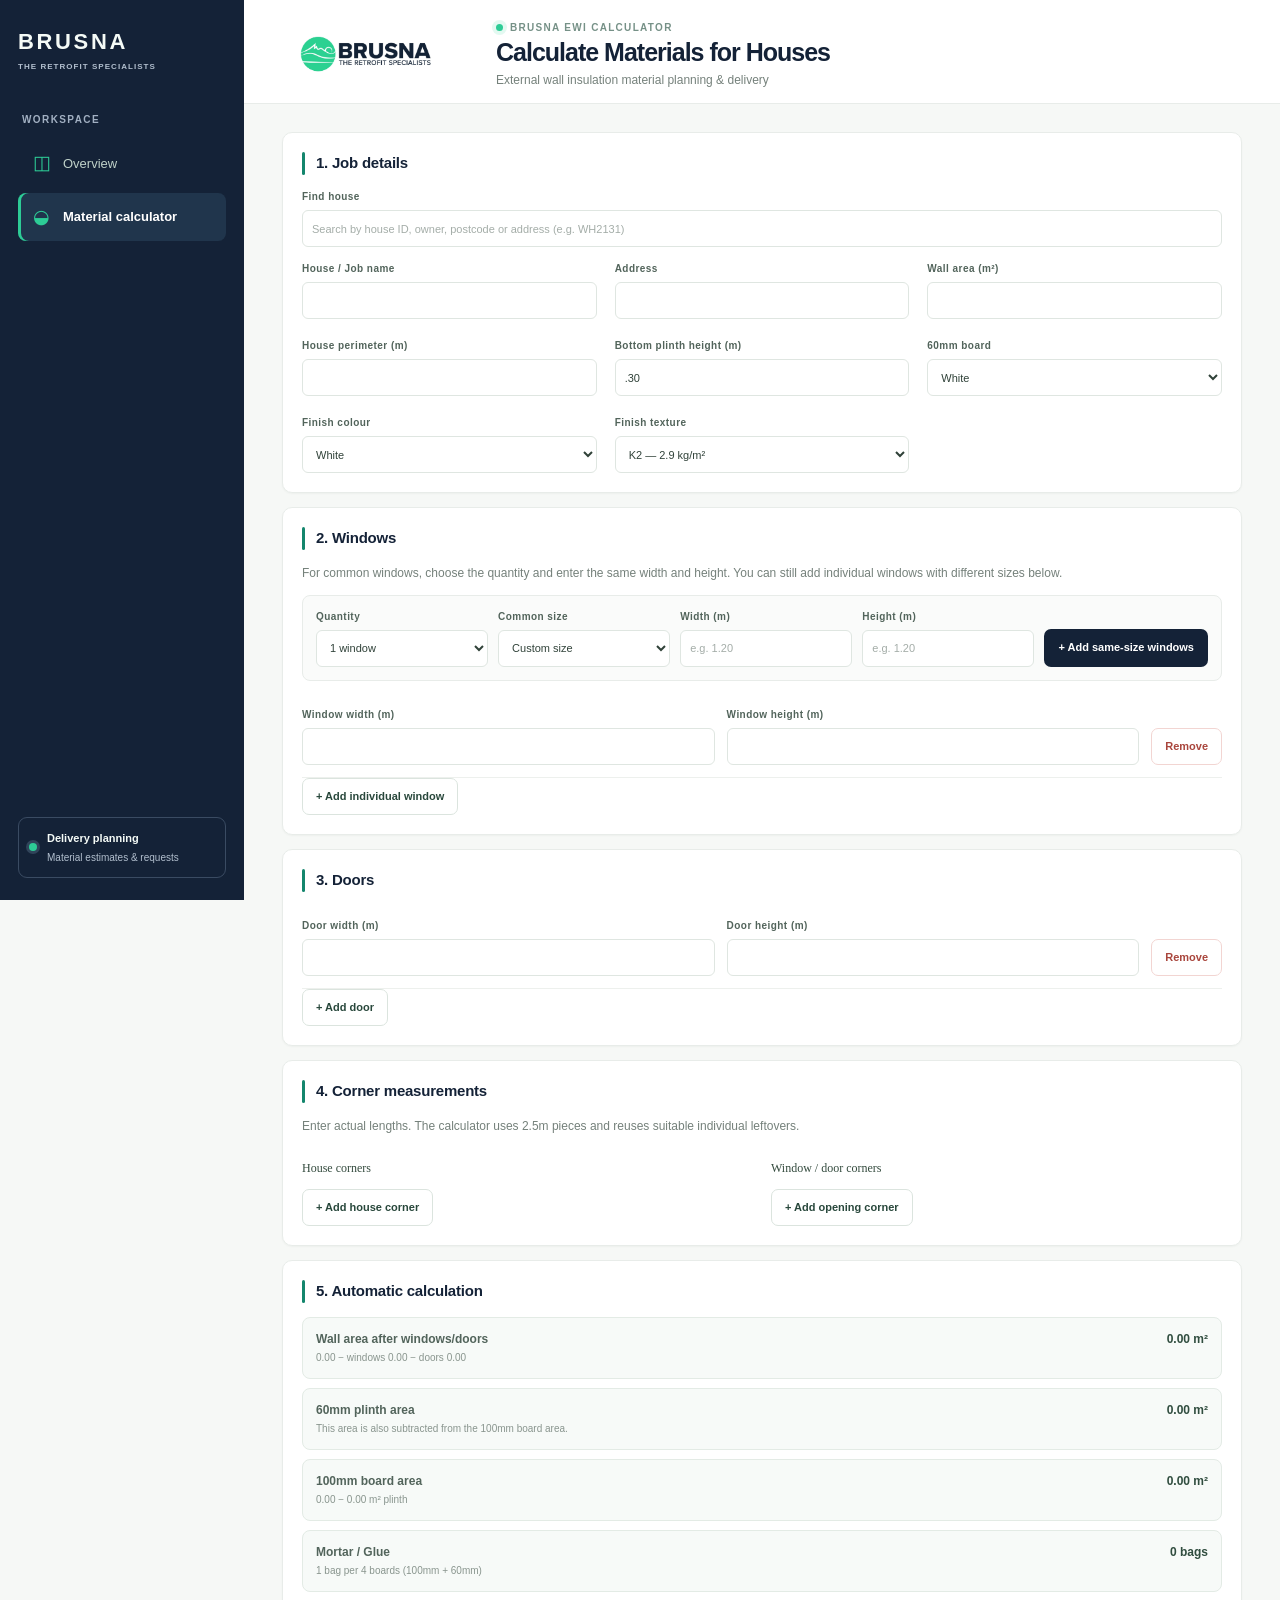
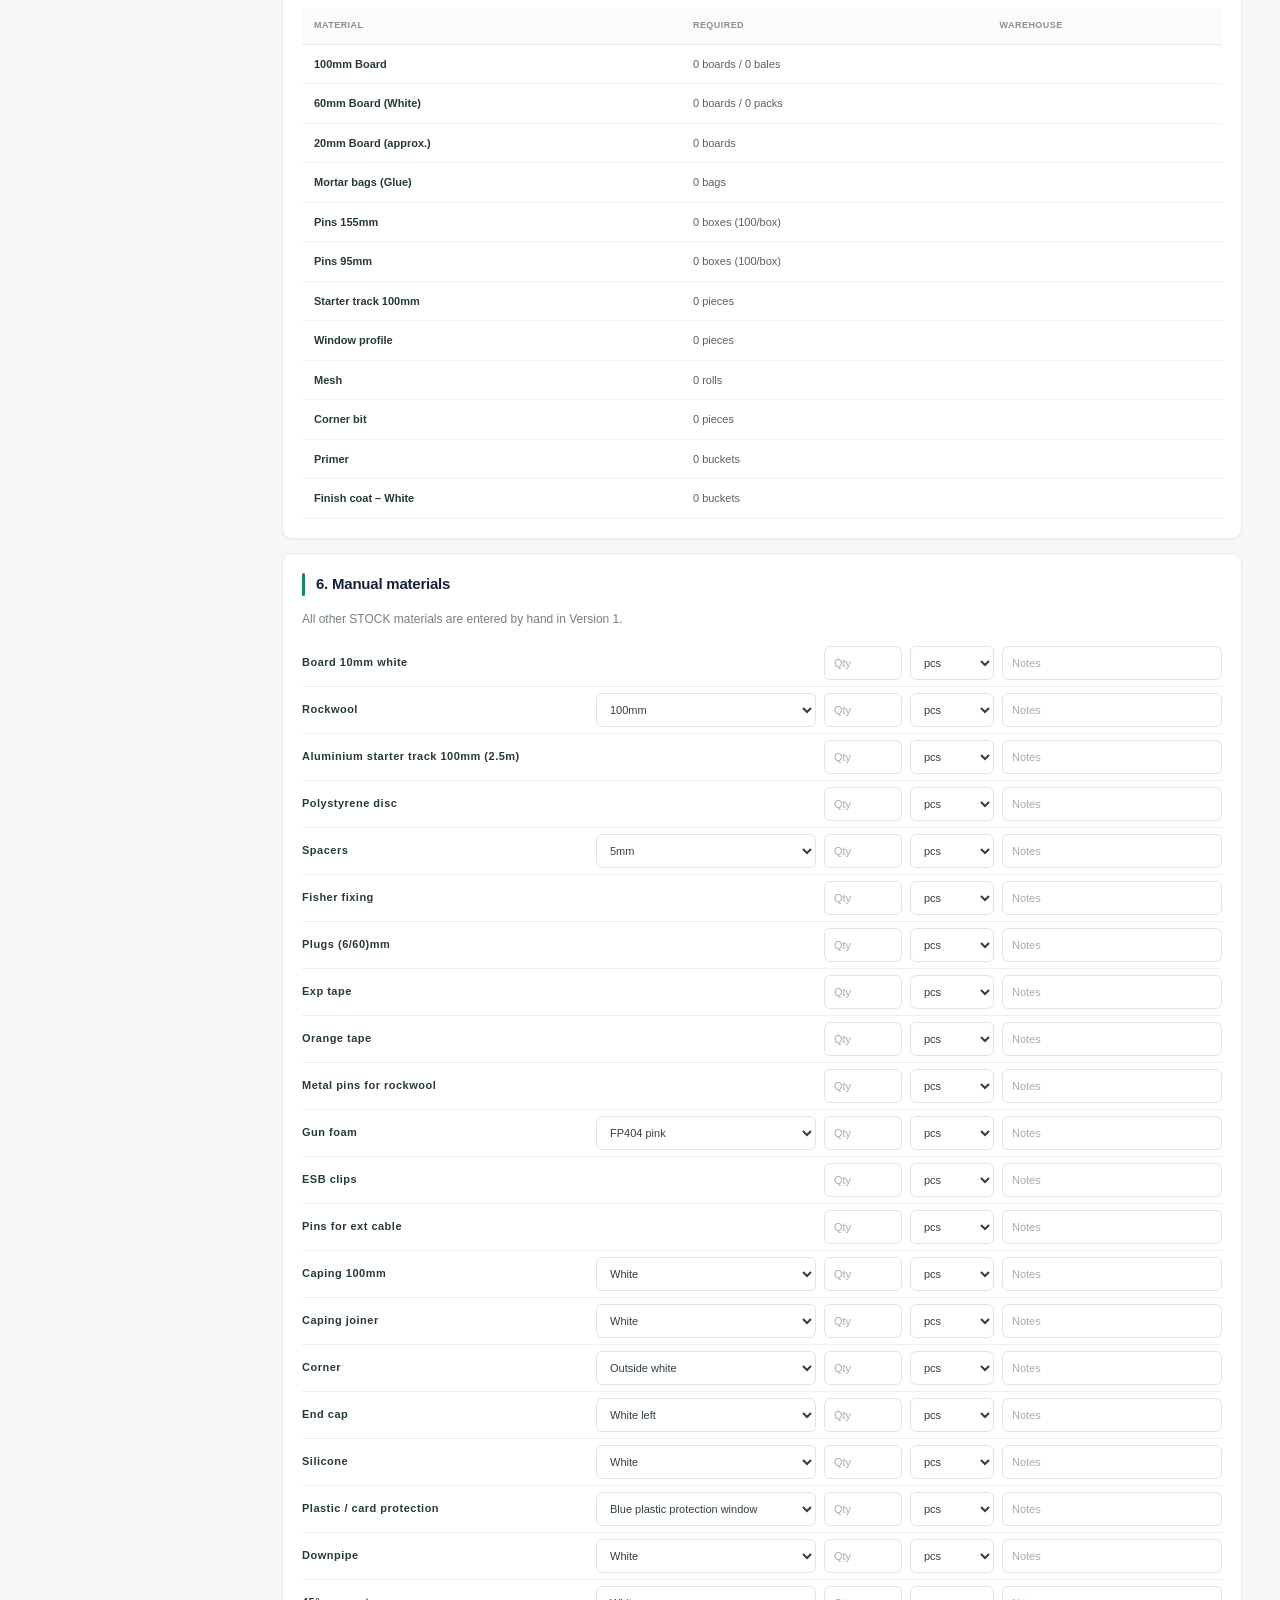
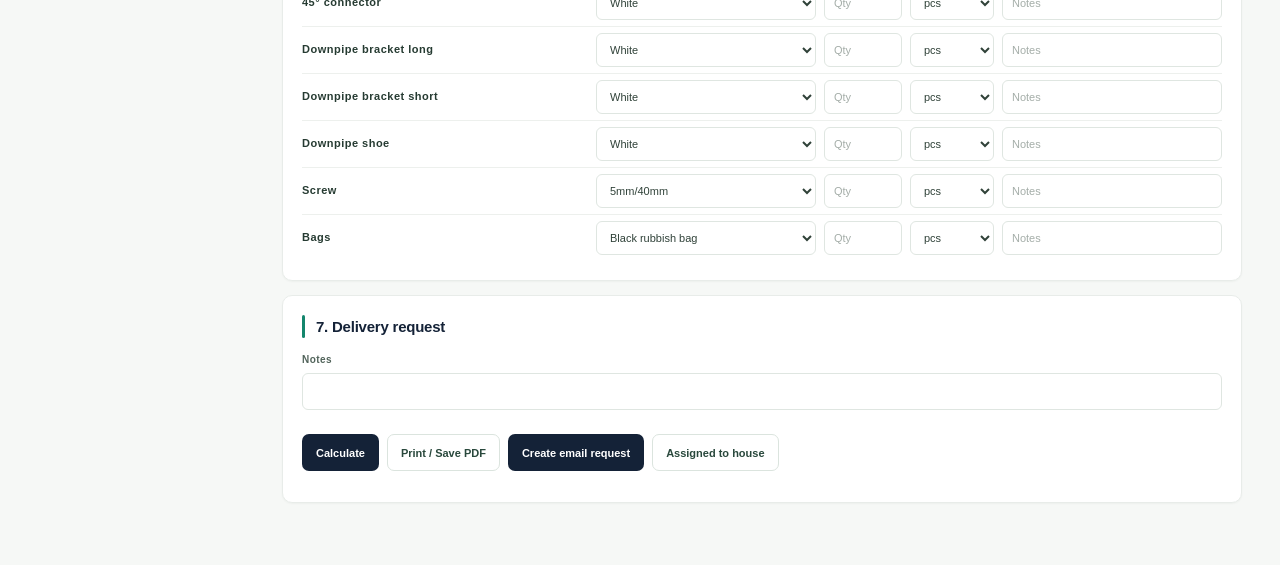
==== Auto_calc.html @ 20150b88 "Add SEAI provided houses flow, calculator integration and UI refinements - provided_houses table, se" ====
<!doctype html>
<html><head><meta charset="utf-8"><meta name="viewport" content="width=device-width,initial-scale=1">
<title>Calculate Materials for Houses</title>
<style>
body{font-family:Arial;margin:0;background:#f1f5f9;color:#17202a}header{background:#1f2937;color:#fff;padding:20px}main{max-width:1050px;margin:20px auto;padding:0 15px}.card{background:#fff;padding:20px;margin:15px 0;border-radius:10px;box-shadow:0 2px 8px #0001}h1,h2{margin-top:0}.grid{display:grid;grid-template-columns:repeat(3,1fr);gap:12px}label{font-size:13px;font-weight:bold;display:block;margin-bottom:4px}input,select{width:100%;padding:9px;border:1px solid #cbd5e1;border-radius:6px;box-sizing:border-box}.row{display:grid;grid-template-columns:1fr 1fr auto;gap:10px;padding:9px 0;border-bottom:1px solid #e5e7eb;align-items:end}button{padding:9px 13px;border:0;border-radius:6px;background:#2563eb;color:white;font-weight:bold;cursor:pointer}.secondary{background:#64748b}.danger{background:#dc2626}.two{display:grid;grid-template-columns:1fr 1fr;gap:20px}.muted{color:#64748b;font-size:13px}.result{background:#f8fafc;border:1px solid #e2e8f0;padding:12px;margin:10px 0;border-radius:7px}.result strong{float:right}table{width:100%;border-collapse:collapse}th,td{text-align:left;padding:8px;border-bottom:1px solid #e5e7eb}.manual{display:grid;grid-template-columns:2fr 1fr 1fr;gap:8px;margin-bottom:7px}.actions{display:flex;gap:8px;flex-wrap:wrap}@media(max-width:750px){.grid,.two{grid-template-columns:1fr}.manual{grid-template-columns:1fr 1fr}.row{grid-template-columns:1fr 1fr}}@media print{header,.no-print{display:none!important}body{background:white}.card{box-shadow:none;border:1px solid #ddd}}

.print-sheet{display:none}
@media print{
  @page{size:A4 portrait;margin:8mm}
  body{background:#fff!important;font-family:Arial,sans-serif;font-size:9px!important}
  body>header,body>main{display:none!important}
  .print-sheet{display:block!important}
  .print-sheet h1{font-size:16px;margin:0 0 5px;border-bottom:2px solid #111;padding-bottom:4px}
  .meta{display:grid;grid-template-columns:1fr 1fr 1fr 1fr;gap:3px 8px;border-bottom:1px solid #777;padding-bottom:5px;margin-bottom:5px}
  .meta div{white-space:nowrap;overflow:hidden}
  .twoTables{display:grid;grid-template-columns:1fr 1fr;gap:8px}
  .print-sheet h2{font-size:10px;margin:3px 0}
  .print-sheet table{width:100%;border-collapse:collapse}
  .print-sheet th,.print-sheet td{border:1px solid #999;padding:2px 3px;text-align:left}
  .print-sheet th{font-weight:bold}
  .footer{margin-top:5px;border-top:1px solid #777;padding-top:4px}
}
/* PDF preparation animation */
#pdfLoading{display:none;position:fixed;inset:0;background:rgba(15,23,42,.72);z-index:9999;align-items:center;justify-content:center}
#pdfLoading.show{display:flex}
.pdf-loader{width:min(460px,90vw);background:#fff;border-radius:16px;padding:22px 24px 20px;box-shadow:0 20px 60px #0006;text-align:center}
.house-animation{position:relative;width:300px;height:190px;margin:0 auto 10px}
.house{position:absolute;left:35px;bottom:18px;width:230px;height:125px}
.house-roof{position:absolute;left:4px;top:-9px;width:222px;height:72px;background:#475569;clip-path:polygon(50% 0,100% 100%,0 100%);z-index:1}
.house-wall{position:absolute;left:25px;top:52px;width:180px;height:120px;border:4px solid #334155;background:#f8fafc;box-sizing:border-box;z-index:2;overflow:hidden}
.boarding{position:absolute;inset:3px;display:grid;grid-template-columns:repeat(5,1fr);grid-template-rows:repeat(3,1fr);gap:2px;z-index:3}
.board{
  background-color:#d9dee5;
  background-image:
    radial-gradient(circle at 22% 50%,#dc2626 0 2.2px,#991b1b 2.5px,#0000 3px),
    radial-gradient(circle at 50% 50%,#dc2626 0 2.2px,#991b1b 2.5px,#0000 3px),
    radial-gradient(circle at 78% 50%,#dc2626 0 2.2px,#991b1b 2.5px,#0000 3px);
  background-repeat:no-repeat;
  border:1px solid #aab4c0;
  box-sizing:border-box;
  opacity:0;
  transform:translateY(7px);
  animation:boardIn .2s ease-out forwards
}
.board:nth-child(1){animation-delay:.12s}.board:nth-child(2){animation-delay:.24s}.board:nth-child(3){animation-delay:.36s}.board:nth-child(4){animation-delay:.48s}.board:nth-child(5){animation-delay:.60s}
.board:nth-child(6){animation-delay:.72s}.board:nth-child(7){animation-delay:.84s}.board:nth-child(8){animation-delay:.96s}.board:nth-child(9){animation-delay:1.08s}.board:nth-child(10){animation-delay:1.20s}
.board:nth-child(11){animation-delay:1.32s}.board:nth-child(12){animation-delay:1.44s}.board:nth-child(13){animation-delay:1.56s}.board:nth-child(14){animation-delay:1.68s}.board:nth-child(15){animation-delay:1.80s}
.window-hole{position:absolute;left:64px;top:36px;width:48px;height:48px;background:#8ed8f7;border:3px solid #334155;box-sizing:border-box;z-index:5}
.window-cross:before,.window-cross:after{content:"";position:absolute;background:#334155;z-index:6}
.window-cross:before{width:2px;height:100%;left:50%;top:0}
.window-cross:after{height:2px;width:100%;left:0;top:50%}
.door-hole{position:absolute;right:18px;bottom:0;width:35px;height:66px;background:#64748b;border:3px solid #334155;box-sizing:border-box;z-index:5}
.pdf-loader h3{margin:4px 0 4px;font-size:18px}.pdf-loader p{margin:0;color:#64748b;font-size:13px}
@keyframes boardIn{to{opacity:1;transform:translateY(0)}}

.brand-header{
  position:relative;
  background:linear-gradient(135deg,#ffffff 0%,#f7fbfa 58%,#eefaf6 100%);
  color:#122033;
  min-height:104px;
  padding:18px 340px;
  border-bottom:1px solid #dbe5e1;
  display:grid;
  grid-template-columns:260px 1fr 190px;
  align-items:center;
  gap:28px;
  box-shadow:0 3px 14px rgba(15,23,42,.08);
  z-index:10;
  overflow:hidden;
}
.brand-header:before{
  content:"";
  position:absolute;
  inset:-90px -40px -120px 25%;
  background-image:url("[data-uri]");
  background-repeat:no-repeat;
  background-position:center;
  background-size:620px auto;
  opacity:.035;
  pointer-events:none;
  filter:saturate(.7);
}
.brand-header:after{
  content:"";
  position:absolute;
  left:34px;right:34px;bottom:0;height:3px;
  background:linear-gradient(90deg,#20c997,#17b890,#0ea77e);
  border-radius:3px 3px 0 0;
}
.header-logo{
  position:relative;
  z-index:1;
  padding-left:10px;
  padding-right:10px;
}
.brand-header img{
  width:230px;
  max-width:100%;
  height:auto;
  display:block;
}
.header-center{
  text-align:center;
  min-width:0;
}
.header-center .eyebrow{
  display:inline-flex;
  align-items:center;
  gap:7px;
  font-size:11px;
  font-weight:800;
  letter-spacing:.14em;
  text-transform:uppercase;
  color:#149b79;
  margin-bottom:3px;
}
.header-center .eyebrow:before{
  content:"";
  width:7px;height:7px;border-radius:50%;
  background:#20c997;
  box-shadow:0 0 0 4px rgba(32,201,151,.13);
}
.app-title{
  border:0;
  padding:0;
  margin:0;
  font-size:24px;
  line-height:1.15;
  font-weight:800;
  letter-spacing:-.02em;
  color:#132238;
}
.header-subtitle{
  margin:4px 0 0;
  color:#64748b;
  font-size:12px;
}

.header-status .dot{
  width:8px;height:8px;border-radius:50%;
  background:#20c997;
  box-shadow:0 0 0 4px rgba(32,201,151,.12);
}
.print-logo{width:185px;height:auto;display:block;margin-bottom:5px}
.window-group{display:grid;grid-template-columns:1fr 1.35fr 1fr 1fr auto;gap:10px;align-items:end;background:#f8fafc;border:1px solid #e2e8f0;border-radius:8px;padding:12px;margin:10px 0 14px}
.window-group button{height:38px;white-space:nowrap}
@media(max-width:850px){.window-group{grid-template-columns:1fr 1fr}.window-group button{width:100%}}
@media(max-width:750px){.brand-header{justify-content:center;min-height:70px}.brand-header img{width:220px}.app-title{position:static;border-left:0;padding-left:0;font-size:15px;margin-top:6px}}
@media print{.brand-header{display:none!important}}


.header-features{
  position:relative;
  z-index:1;
  display:flex;
  align-items:center;
  justify-content:flex-end;
  gap:24px;
}
.feature{
  display:flex;
  flex-direction:column;
  align-items:center;
  justify-content:center;
  text-align:center;
  min-width:68px;
  color:#29435b;
  font-size:11px;
  line-height:1.15;
}
.feature strong{
  font-size:11px;
  color:#17334f;
}
.feature-icon{
  width:44px;
  height:44px;
  margin-bottom:6px;
  border-radius:50%;
  display:flex;
  align-items:center;
  justify-content:center;
  background:#e8f8f2;
  color:#16ad80;
  border:1px solid #ccefe2;
  font-size:23px;
  font-weight:700;
}
@media(max-width:850px){
  .header-features{gap:8px}
  .feature{min-width:54px;font-size:9px}
  .feature strong{font-size:9px}
  .feature-icon{width:34px;height:34px;font-size:18px;margin-bottom:3px}
}

</style><style>
@media(max-width:850px){
  .brand-header{
    grid-template-columns:1fr;
    justify-items:center;
    text-align:center;
    gap:7px;
    padding:14px 16px 16px;
  }
  .brand-header img{width:205px;justify-self:center}
  .header-center{order:2}

  .app-title{font-size:20px}
  .header-subtitle{font-size:11px}
}
</style>
<style>
@media(max-width:850px){
  .brand-header{
    grid-template-columns:1fr;
    justify-items:center;
    text-align:center;
    gap:8px;
    padding:18px 24px 20px;
    min-height:130px;
  }
  .brand-header:before{
    inset:-30px -20px;
    background-size:420px auto;
    background-position:center;
  }
  .brand-header img{width:205px}
  .header-logo{padding:0}
  .header-center{order:2}

  .app-title{font-size:20px}
  .header-subtitle{font-size:11px}
}
</style>
<style>
:root{
  color-scheme:light;
  --ink:#18332f;
  --ink-soft:#48615c;
  --muted:#73827e;
  --line:#dce6e1;
  --paper:#f4f7f4;
  --surface:#ffffff;
  --accent:#14866d;
  --accent-dark:#0d6855;
  --accent-pale:#e7f4ef;
  --shadow:0 12px 32px rgba(29,57,48,.06),0 1px 2px rgba(29,57,48,.04);
}
html{scroll-behavior:smooth}
body{
  font-family:"Aptos","Segoe UI",sans-serif;
  color:var(--ink);
  background:linear-gradient(180deg,#edf4f0 0,#f6f8f5 360px,#f6f8f5 100%);
  line-height:1.5;
}
.brand-header{
  min-height:132px;
  padding:20px clamp(24px,6vw,92px);
  grid-template-columns:minmax(160px,240px) minmax(0,1fr) auto;
  gap:clamp(18px,3vw,44px);
  background:linear-gradient(112deg,#fff 0%,#f8fbf8 55%,#edf7f2 100%);
  border-bottom:1px solid #d5e3dc;
  box-shadow:0 8px 24px rgba(25,58,47,.055);
}
.brand-header:before{opacity:.022;background-size:540px auto}
.brand-header:after{left:clamp(24px,6vw,92px);right:clamp(24px,6vw,92px);height:2px}
.header-logo{padding:0}
.brand-header img{width:205px}
.header-center{text-align:left}
.header-center .eyebrow{color:var(--accent-dark);letter-spacing:.12em}
.app-title{
  font-family:Georgia,"Times New Roman",serif;
  font-size:clamp(25px,2.5vw,34px);
  font-weight:500;
  letter-spacing:0;
  line-height:1.12;
  color:#17352f;
}
.header-subtitle{margin-top:8px;font-size:13px;color:var(--muted)}
.header-features{gap:18px}
.feature{color:var(--ink-soft);font-size:10px}
.feature strong{color:var(--ink);font-size:11px}
.feature-icon{background:var(--accent-pale);color:var(--accent-dark);border-color:#cde6da}
main{max-width:1120px;margin:30px auto 64px;padding:0 24px}
.card{
  margin:16px 0;
  padding:25px 28px;
  border:1px solid rgba(214,226,219,.9);
  border-radius:8px;
  background:var(--surface);
  box-shadow:var(--shadow);
  animation:riseIn .42s ease both;
}
.card:nth-child(2){animation-delay:.035s}
.card:nth-child(3){animation-delay:.07s}
.card:nth-child(4){animation-delay:.105s}
.card:nth-child(5){animation-delay:.14s}
.card:nth-child(6){animation-delay:.175s}
.card:nth-child(7){animation-delay:.21s}
.card h2{
  display:flex;
  align-items:center;
  gap:11px;
  margin:0 0 21px;
  font-family:Georgia,"Times New Roman",serif;
  font-size:22px;
  font-weight:500;
  color:#1b3933;
}
.card h2:before{
  content:"";
  width:3px;
  height:23px;
  border-radius:2px;
  background:var(--accent);
}
.card h3{font-family:Georgia,"Times New Roman",serif;font-size:17px;font-weight:500;color:#29453e}
.grid{grid-template-columns:repeat(3,minmax(0,1fr));gap:19px 18px}
label{margin-bottom:6px;color:#536760;font-size:11px;font-weight:700;letter-spacing:.045em}
input,select{
  min-height:43px;
  padding:10px 12px;
  border:1px solid #d3dfd9;
  border-radius:5px;
  background:#fff;
  color:var(--ink);
  font:inherit;
  font-size:14px;
  transition:border-color .16s ease,box-shadow .16s ease,background .16s ease;
}
input::placeholder{color:#a0ada7}
input:focus,select:focus{outline:none;border-color:#29977d;box-shadow:0 0 0 3px rgba(20,134,109,.13)}
input:disabled{background:#f4f7f5;color:#687b74}
.muted{color:var(--muted);font-size:13px;line-height:1.65}
.window-group{background:#f7faf8;border-color:var(--line);border-radius:6px;padding:16px;gap:12px}
.row{gap:12px;padding:12px 0;border-color:#e8eeeb}
button{
  min-height:42px;
  padding:10px 16px;
  border:1px solid var(--accent-dark);
  border-radius:5px;
  background:var(--accent-dark);
  color:#fff;
  font:inherit;
  font-size:13px;
  font-weight:700;
  transition:transform .16s ease,background .16s ease,box-shadow .16s ease;
}
button:hover{background:#095744;box-shadow:0 5px 12px rgba(13,104,85,.18);transform:translateY(-1px)}
button:focus-visible{outline:3px solid rgba(20,134,109,.3);outline-offset:2px}
button.secondary{background:#fff;color:#34574e;border-color:#c8d8d0}
button.secondary:hover{background:#f0f7f3;box-shadow:0 4px 10px rgba(29,57,48,.08)}
button.danger{background:#fff;color:#a4423a;border-color:#e6c9c5}
button.danger:hover{background:#fff4f2;box-shadow:none}
.two{gap:28px}
.result{padding:15px 17px;margin:10px 0;border:1px solid #dce9e2;border-left:3px solid var(--accent);border-radius:5px;background:#f6faf7;color:#34534a}
.result strong{color:#173d33;font-variant-numeric:tabular-nums}
table{margin-top:16px;font-size:13px}
th,td{padding:11px 12px;border-bottom:1px solid #e6ede9}
th{background:#f2f7f4;color:#496158;font-size:11px;font-weight:700;letter-spacing:.06em;text-transform:uppercase}
td:last-child{font-variant-numeric:tabular-nums}
.manual{grid-template-columns:minmax(0,1.6fr) minmax(80px,.6fr) minmax(90px,.6fr) minmax(0,1fr);gap:13px;margin:0;padding:12px 0;border-bottom:1px solid #e8eeeb}
.manual:last-child{border-bottom:0}
.mstock{display:block;margin-top:2px;font-weight:600}.stk{font-size:10px;font-weight:700;border-radius:5px;padding:2px 6px;display:inline-block}.stk.ok{background:#e0f5ec;color:#1f8a63}.stk.low{background:#f8e9e6;color:#b3503f}.stk.none{background:#eef1ef;color:#8a948f;font-weight:500}
.manual input,.manual select{min-height:39px}
.actions{gap:10px}
#notes{max-width:100%}
main>section:last-child{background:linear-gradient(115deg,#f3f9f5,#fff);border-color:#cfe2d8}
@keyframes riseIn{from{opacity:0;transform:translateY(7px)}to{opacity:1;transform:translateY(0)}}
@media(max-width:850px){
  .brand-header{grid-template-columns:1fr;justify-items:center;text-align:center;gap:10px;padding:18px 24px 21px}
  .header-center{text-align:center;order:2}
  .brand-header img{width:190px}
  .header-features{justify-content:center;gap:22px}
  .feature{min-width:60px;font-size:10px}
  .feature strong{font-size:11px}
  .feature-icon{width:38px;height:38px;font-size:20px}
  .brand-header:after{left:24px;right:24px}
}
@media(max-width:650px){
  main{margin:18px auto 42px;padding:0 14px}
  .card{padding:20px 17px;margin:12px 0}
  .card h2{font-size:20px;margin-bottom:17px}
  .grid,.two{grid-template-columns:1fr;gap:15px}
  .window-group{grid-template-columns:1fr 1fr;padding:12px}
  .window-group button{grid-column:1/-1}
  .row{grid-template-columns:minmax(0,1fr) minmax(0,1fr) auto;gap:8px}
  .row button{grid-column:1/-1;width:100%}
  .manual{grid-template-columns:minmax(0,1fr) minmax(90px,.65fr);gap:9px}
  .manual>div:last-child{grid-column:1/-1}
  .actions button{flex:1 1 100%}
  table{font-size:12px}
  th,td{padding:9px 8px}
}
@media(prefers-reduced-motion:reduce){
  *,*::before,*::after{scroll-behavior:auto!important;animation-duration:.01ms!important;animation-iteration-count:1!important;transition-duration:.01ms!important}
}
</style>
<style>
:root{
  color-scheme:light;
  --tracker-ink:#142237;
  --tracker-muted:#75817b;
  --tracker-line:#e8ece9;
  --tracker-paper:#fff;
  --tracker-canvas:#f6f8f6;
  --tracker-mint:#2dcc96;
  --tracker-green:#315a45;
  font-family:"DM Sans",-apple-system,BlinkMacSystemFont,"Segoe UI",sans-serif;
  font-synthesis:none;
  text-rendering:optimizeLegibility;
}
*{box-sizing:border-box}
body{
  min-width:320px;
  color:var(--tracker-ink);
  background:var(--tracker-canvas);
  line-height:1.5;
}
.calculator-sidebar{
  position:fixed;
  z-index:20;
  inset:0 auto 0 0;
  display:flex;
  width:244px;
  flex-direction:column;
  overflow:hidden;
  padding:25px 18px 22px;
  background:var(--tracker-ink);
  color:#f5fbf7;
}
.calculator-brand{
  display:flex;
  flex-direction:column;
  margin:0 0 39px;
  color:inherit;
  text-decoration:none;
}
.calculator-brand strong{font-size:22px;font-weight:800;letter-spacing:.12em}
.calculator-brand small{margin-top:3px;color:#b2bfce;font-size:8px;font-weight:700;letter-spacing:.13em}
.calculator-workspace-label{
  margin:0 0 12px 4px;
  color:#a2b0c2;
  font-size:10px;
  font-weight:700;
  letter-spacing:.14em;
}
.calculator-nav{display:grid;gap:5px}
.calculator-nav-item{
  display:flex;
  min-height:43px;
  align-items:center;
  gap:13px;
  border-radius:8px;
  padding:10px 15px;
  color:#c0d2c9;
  font-size:13px;
  text-decoration:none;
  transition:background .15s ease,color .15s ease;
}
.calculator-nav-item:hover{background:#22354d;color:#fff}
.calculator-nav-item.active{
  background:#20354c;
  color:#fff;
  font-weight:600;
  box-shadow:inset 3px 0 var(--tracker-mint);
}
.calculator-nav-icon{width:17px;color:var(--tracker-mint);font-size:19px;text-align:center}
.calculator-sidebar-bottom{margin-top:auto}
.calculator-sidebar-note{
  display:flex;
  align-items:center;
  gap:10px;
  border:1px solid #3a4b62;
  border-radius:9px;
  padding:12px 10px;
}
.calculator-sidebar-note strong,.calculator-sidebar-note small{display:block}
.calculator-sidebar-note strong{font-size:11px}
.calculator-sidebar-note small{margin-top:4px;color:#b2bfce;font-size:10px}
.calculator-sidebar-dot{
  width:8px;
  height:8px;
  flex:0 0 auto;
  border-radius:50%;
  background:var(--tracker-mint);
  box-shadow:0 0 0 3px #30445a;
}
body>header.brand-header{
  min-height:96px;
  grid-template-columns:190px minmax(0,1fr);
  gap:24px;
  margin-left:244px;
  border-bottom:1px solid var(--tracker-line);
  padding:14px 38px;
  background:#fff;
  box-shadow:none;
}
.brand-header:before,.brand-header:after,.header-features{display:none}
.brand-header .header-logo{padding:0}
.brand-header img{width:165px}
.brand-header .header-center{text-align:left}
.brand-header .header-center .eyebrow{color:#769187;font-size:10px;letter-spacing:.13em}
.brand-header .header-center .eyebrow:before{width:7px;height:7px;background:var(--tracker-mint);box-shadow:0 0 0 4px #2dcc9621}
.brand-header .app-title{color:var(--tracker-ink);font:700 25px Manrope,sans-serif;letter-spacing:-.04em}
.brand-header .header-subtitle{margin-top:4px;color:var(--tracker-muted);font-size:12px}
body>main.calculator-main{
  width:auto;
  max-width:none;
  min-height:calc(100vh - 96px);
  margin:0 0 0 244px;
  padding:28px 38px 48px;
}
.calculator-main .card{
  margin:0 0 14px;
  border:1px solid var(--tracker-line);
  border-radius:10px;
  padding:19px;
  background:var(--tracker-paper);
  box-shadow:0 1px 2px #1a31240a;
}
.calculator-main .card h2{
  margin:0 0 14px;
  color:var(--tracker-ink);
  font-family:Manrope,sans-serif;
  font-size:15px;
  font-weight:700;
  letter-spacing:-.015em;
}
.calculator-main .card h3{color:#344b3e;font-size:12px}
.calculator-main .muted{color:var(--tracker-muted);font-size:12px;line-height:1.55}
.calculator-main label{
  margin-bottom:6px;
  color:#52645b;
  font-size:10px;
  font-weight:600;
}
.calculator-main input,.calculator-main select{
  min-height:37px;
  border:1px solid #dfe6e1;
  border-radius:6px;
  padding:8px 9px;
  background:#fff;
  color:#304239;
  font:400 11px "DM Sans",-apple-system,BlinkMacSystemFont,"Segoe UI",sans-serif;
  outline:0;
  transition:border-color .15s ease,box-shadow .15s ease;
}
.calculator-main input:focus,.calculator-main select:focus{
  border-color:#81ae94;
  box-shadow:0 0 0 3px #e8f2ec;
}
.calculator-main input::placeholder{color:#a4ada8}
.calculator-main button{
  min-height:37px;
  border:1px solid transparent;
  border-radius:7px;
  padding:0 13px;
  background:var(--tracker-ink);
  color:#fff;
  font-size:11px;
  font-weight:600;
  transition:background .15s ease,border-color .15s ease,transform .15s ease;
}
.calculator-main button:hover{background:#263a53}
.calculator-main button:active{transform:translateY(1px)}
.calculator-main button.secondary{
  border-color:#dbe4de;
  background:#fff;
  color:#29483c;
}
.calculator-main button.secondary:hover{border-color:#b9ccc0;background:#f7faf8}
.calculator-main button.danger{border-color:#f2d5d2;background:#fff;color:#a9463d}
.calculator-main button.danger:hover{border-color:#e6b8b3;background:#fff5f4}
.calculator-main .window-group{
  grid-template-columns:repeat(4,minmax(0,1fr)) auto;
  gap:10px;
  border:1px solid var(--tracker-line);
  border-radius:8px;
  padding:13px;
  background:#fafbfa;
}
.calculator-main .window-group button{white-space:normal}
.calculator-main .row{border-color:#edf0ed}
.calculator-main .two{gap:18px}
.calculator-main .result{
  margin:9px 0;
  border:1px solid #e3ebe5;
  border-radius:8px;
  padding:12px 13px;
  background:#f7faf8;
  color:#52645b;
  font-size:12px;
}
.calculator-main .result strong{color:#304d3f}
.calculator-main .result small{color:#89958e;font-size:10px}
.calculator-main table{font-size:11px}
.calculator-main th{
  background:#fafbfa;
  color:#87928c;
  font-size:9px;
  letter-spacing:.05em;
}
.calculator-main td{border-color:#f0f2f0;color:#55635d}
.calculator-main td:first-child{color:#263b32;font-weight:600}
.calculator-main .manual{
  grid-template-columns:minmax(0,1.3fr) minmax(0,1fr) 78px 84px minmax(0,1fr);
  align-items:center;
  gap:8px;
  padding:6px 0;
  border-color:#edf0ed;
}
.calculator-main .manual label{margin:0;font-size:11px;color:#263b32}
.calculator-main .manual input,.calculator-main .manual select{min-height:34px}
.calculator-main>section:last-child{
  border-color:var(--tracker-line);
  background:var(--tracker-paper);
}
.calculator-main .actions{gap:8px}
.house-picker{margin-bottom:14px}
.house-search-wrap{position:relative}
.house-results{position:absolute;z-index:30;top:calc(100% + 4px);left:0;right:0;max-height:300px;overflow-y:auto;border:1px solid #dfe7e1;border-radius:8px;background:#fff;box-shadow:0 10px 24px #1a31241c}
.calculator-main .house-results button{display:flex;width:100%;min-height:0;justify-content:space-between;align-items:center;gap:12px;border:0;border-bottom:1px solid #f0f2f0;border-radius:0;padding:9px 11px;background:#fff;color:#304239;text-align:left}
.calculator-main .house-results button:last-child{border-bottom:0}
.calculator-main .house-results button:hover,.calculator-main .house-results button:focus,.calculator-main .house-results button.active{outline:0;background:#f1f7f3}
.house-results strong{font-size:11px}
.house-results small{display:block;margin-top:2px;color:#85938a;font-size:10px}
.house-results .meta-right{flex:0 0 auto;text-align:right;color:#52645b;font-size:10px}
.house-results .empty{padding:12px;color:#85938a;font-size:11px}
.house-chip{display:flex;flex-wrap:wrap;gap:6px;margin-top:9px}
.house-chip[hidden],.house-results[hidden]{display:none}
.house-chip span{border-radius:6px;padding:5px 8px;background:#e7f0e9;color:#536d5b;font-size:10px}
.house-chip b{color:#2d5940}
.house-chip button{min-height:0;padding:4px 9px;font-size:10px}
@media(max-width:1000px){
  body>header.brand-header{grid-template-columns:150px minmax(0,1fr);gap:18px;padding-right:24px;padding-left:24px}
  .brand-header img{width:145px}
  body>main.calculator-main{padding-right:24px;padding-left:24px}
  .calculator-main .window-group{grid-template-columns:repeat(2,minmax(0,1fr))}
  .calculator-main .window-group button{grid-column:1/-1}
}
@media(max-width:800px){
  .calculator-sidebar{width:68px;align-items:center;padding:18px 8px}
  .calculator-brand{width:47px;height:38px;align-items:center;justify-content:center;margin:0 0 28px;border:1px solid #3a4b62;border-radius:8px}
  .calculator-brand strong{font-size:14px;letter-spacing:0}
  .calculator-brand small,.calculator-workspace-label,.calculator-nav-item>span:last-child,.calculator-sidebar-note>span:last-child{display:none}
  .calculator-nav{width:100%}
  .calculator-nav-item{width:47px;justify-content:center;padding:0}
  .calculator-nav-item.active{box-shadow:inset 0 -3px var(--tracker-mint)}
  .calculator-nav-icon{font-size:19px}
  .calculator-sidebar-note{justify-content:center;border:0;padding:8px 0}
  body>header.brand-header{margin-left:68px}
  body>main.calculator-main{margin-left:68px;padding-right:18px;padding-left:18px}
}
@media(max-width:650px){
  .calculator-sidebar{inset:auto 0 0;width:100%;height:61px;flex-direction:row;justify-content:center;padding:6px 10px}
  .calculator-brand,.calculator-sidebar-bottom,.calculator-workspace-label{display:none}
  .calculator-nav{display:flex;width:min(400px,100%);justify-content:space-around;gap:0}
  .calculator-nav-item{width:50%;height:48px;min-height:48px;flex-direction:column;gap:2px;border-radius:7px;padding:4px 1px;font-size:8px}
  .calculator-nav-item>span:last-child{display:inline}
  .calculator-nav-item.active{box-shadow:inset 0 -2px var(--tracker-mint)}
  .calculator-nav-icon{font-size:17px;line-height:1}
  body>header.brand-header{
    min-height:0;
    grid-template-columns:90px minmax(0,1fr);
    gap:13px;
    margin:0;
    padding:15px 16px;
    text-align:left;
  }
  .brand-header img{width:88px}
  .brand-header .header-center{text-align:left}
  .brand-header .header-center .eyebrow{font-size:8px}
  .brand-header .app-title{font-size:17px}
  .brand-header .header-subtitle{font-size:10px}
  body>main.calculator-main{min-height:calc(100vh - 61px);margin:0;padding:18px 14px 82px}
  .calculator-main .card{margin-bottom:12px;padding:16px 14px}
  .calculator-main .card h2{font-size:14px}
  .calculator-main .grid,.calculator-main .two{grid-template-columns:1fr;gap:13px}
  .calculator-main .row{grid-template-columns:minmax(0,1fr) minmax(0,1fr) auto;gap:8px}
  .calculator-main .row button{grid-column:1/-1;width:100%}
  .calculator-main .manual{grid-template-columns:minmax(0,1fr) 84px;gap:6px;padding:9px 0}
  .calculator-main .manual>label,.calculator-main .manual>.mv,.calculator-main .manual>.mn{grid-column:1/-1}
  .calculator-main .manual>.mq{grid-column:1}
  .calculator-main .actions button{flex:1 1 100%}
}
@media print{
  .calculator-sidebar{display:none!important}
  body>header.brand-header,body>main.calculator-main{display:none!important}
}
</style>
</head><body>
<aside class="calculator-sidebar">
  <a class="calculator-brand" href="/" aria-label="BRUSNA Material Tracker home">
    <strong>BRUSNA</strong>
    <small>THE RETROFIT SPECIALISTS</small>
  </a>
  <div class="calculator-workspace-label">WORKSPACE</div>
  <nav class="calculator-nav" aria-label="Main navigation">
    <a class="calculator-nav-item" href="/"><span class="calculator-nav-icon">◫</span><span>Overview</span></a>
    <a class="calculator-nav-item active" href="#calculator" aria-current="page"><span class="calculator-nav-icon">◒</span><span>Material calculator</span></a>
  </nav>
  <div class="calculator-sidebar-bottom">
    <div class="calculator-sidebar-note"><span class="calculator-sidebar-dot"></span><span><strong>Delivery planning</strong><small>Material estimates &amp; requests</small></span></div>
  </div>
</aside>
<div id="printSheet" class="print-sheet">
  <img class="print-logo" src="[data-uri]" alt="Brusna">
  <h1>DELIVERY MATERIALS SHEET</h1>
  <div class="meta">
    <div><b>Job:</b> <span id="pJob">—</span></div>
    <div><b>Address:</b> <span id="pAddress">—</span></div>
    <div><b>Wall:</b> <span id="pWall">—</span></div>
    <div><b>Perimeter:</b> <span id="pPer">—</span></div>
    <div><b>Plinth:</b> <span id="pPlinth">—</span></div>
    <div><b>60mm:</b> <span id="p60">—</span></div>
    <div><b>Finish:</b> <span id="pFinish">—</span></div>
    <div><b>Texture:</b> <span id="pTexture">—</span></div>
  </div>
  <div class="twoTables">
    <div>
      <h2>AUTOMATIC MATERIALS</h2>
      <table><thead><tr><th>Material</th><th>Required</th></tr></thead><tbody id="pAuto"></tbody></table>
    </div>
    <div>
      <h2>MANUAL MATERIALS</h2>
      <table><thead><tr><th>Material</th><th>Quantity</th></tr></thead><tbody id="pManual"></tbody></table>
    </div>
  </div>
  <div class="footer"><b>Notes:</b> <span id="pNotes"></span></div>
</div>

<div id="pdfLoading">
  <div class="pdf-loader">
    <div class="house-animation">
      <div class="house">
        <div class="house-roof"></div>
        <div class="house-wall">
          <div class="boarding">
            <span class="board"></span><span class="board"></span><span class="board"></span><span class="board"></span><span class="board"></span>
            <span class="board"></span><span class="board"></span><span class="board"></span><span class="board"></span><span class="board"></span>
            <span class="board"></span><span class="board"></span><span class="board"></span><span class="board"></span><span class="board"></span>
          </div>
          <div class="window-hole window-cross"></div>
          <div class="door-hole"></div>
        </div>
      </div>
    </div>
    <h3>Preparing PDF…</h3>
    <p>Boarding and fixing the house • 3 pins per board</p>
  </div>
</div>
<header class="brand-header">
  <div class="header-logo"><img src="[data-uri]" alt="Brusna – The Retrofit Specialists"></div>
  <div class="header-center">
    <div class="eyebrow">Brusna EWI Calculator</div>
    <h1 class="app-title">Calculate Materials for Houses</h1>
    <p class="header-subtitle">External wall insulation material planning &amp; delivery</p>
  </div>

<div class="header-features">
  <div class="feature"><div class="feature-icon">⌂</div><strong>Accurate</strong>Estimates</div>
  <div class="feature"><div class="feature-icon">◇</div><strong>Save</strong>Time</div>
  <div class="feature"><div class="feature-icon">▤</div><strong>Ready for</strong>Delivery</div>
</div></header><main id="calculator" class="calculator-main">
<section class="card"><h2>1. Job details</h2>
<div class="house-picker no-print">
  <label for="houseSearch">Find house</label>
  <div class="house-search-wrap">
    <input id="houseSearch" type="search" placeholder="Search by house ID, owner, postcode or address (e.g. WH2131)" autocomplete="off" role="combobox" aria-expanded="false" aria-controls="houseResults">
    <div id="houseResults" class="house-results" role="listbox" hidden></div>
  </div>
  <div id="houseChip" class="house-chip" hidden></div>
  <p id="houseStatus" class="muted"></p>
</div>
<div class="grid">
<div><label>House / Job name</label><input id="job"></div><div><label>Address</label><input id="address"></div>
<div><label>Wall area (m²)</label><input id="wall" type="number" min="0" step=".01"></div>
<div><label>House perimeter (m)</label><input id="per" type="number" min="0" step=".01"></div>
<div><label>Bottom plinth height (m)</label><input id="plinth" type="number" min="0" step=".01" value=".30"></div>
<div><label>60mm board</label><select id="b60"><option>White</option><option>Pink</option></select></div>
<div><label>Finish colour</label><select id="colour"><option>White</option><option>Light grey 0938</option><option>Light cream 0198</option><option>Dark cream 0298</option><option>Other</option></select></div>
<div><label>Finish texture</label><select id="texture"><option value="2.9">K2 — 2.9 kg/m²</option><option value="2.5">K1.5 — 2.5 kg/m²</option><option value="3.9">K3 — 3.9 kg/m²</option><option value="2.6">R2 — 2.6 kg/m²</option><option value="3.6">R3 — 3.6 kg/m²</option></select></div>
</div></section>
<section class="card">
<h2>2. Windows</h2>
<p class="muted">For common windows, choose the quantity and enter the same width and height. You can still add individual windows with different sizes below.</p>
<div class="window-group no-print">
  <div>
    <label>Quantity</label>
    <select id="windowQty">
      <option value="1">1 window</option><option value="2">2 windows</option><option value="3">3 windows</option>
      <option value="4">4 windows</option><option value="5">5 windows</option><option value="6">6 windows</option>
      <option value="7">7 windows</option><option value="8">8 windows</option><option value="9">9 windows</option>
      <option value="10">10 windows</option><option value="11">11 windows</option><option value="12">12 windows</option>
      <option value="13">13 windows</option><option value="14">14 windows</option><option value="15">15 windows</option>
      <option value="16">16 windows</option><option value="17">17 windows</option><option value="18">18 windows</option>
      <option value="19">19 windows</option><option value="20">20 windows</option>
    </select>
  </div>
  <div>
    <label>Common size</label>
    <select id="windowPreset" onchange="applyWindowPreset()">
      <option value="">Custom size</option>
      <option value="0.9|1.2">0.90 × 1.20 m</option>
      <option value="1.0|1.2">1.00 × 1.20 m</option>
      <option value="1.2|1.2">1.20 × 1.20 m</option>
      <option value="1.5|1.2">1.50 × 1.20 m</option>
      <option value="1.8|1.2">1.80 × 1.20 m</option>
      <option value="2.0|1.2">2.00 × 1.20 m</option>
    </select>
  </div>
  <div><label>Width (m)</label><input id="windowGroupW" type="number" min="0" step=".01" placeholder="e.g. 1.20"></div>
  <div><label>Height (m)</label><input id="windowGroupH" type="number" min="0" step=".01" placeholder="e.g. 1.20"></div>
  <button class="no-print" onclick="addWindowGroup()">+ Add same-size windows</button>
</div>
<div id="windows"></div>
<button class="secondary no-print" onclick="addOpen('windows','Window')">+ Add individual window</button>
</section>
<section class="card"><h2>3. Doors</h2><div id="doors"></div><button class="secondary no-print" onclick="addOpen('doors','Door')">+ Add door</button></section>
<section class="card"><h2>4. Corner measurements</h2><p class="muted">Enter actual lengths. The calculator uses 2.5m pieces and reuses suitable individual leftovers.</p>
<div class="two"><div><h3>House corners</h3><div id="hc"></div><button class="secondary no-print" onclick="addCorner('hc')">+ Add house corner</button></div>
<div><h3>Window / door corners</h3><div id="oc"></div><button class="secondary no-print" onclick="addCorner('oc')">+ Add opening corner</button></div></div></section>
<section class="card"><h2>5. Automatic calculation</h2><div id="out"></div></section>
<section class="card"><h2>6. Manual materials</h2><p class="muted">All other STOCK materials are entered by hand in Version 1.</p><div id="manual"></div></section>
<section class="card"><h2>7. Delivery request</h2><label>Notes</label><input id="notes"><br><br><div class="actions no-print"><button onclick="calc()">Calculate</button><button class="secondary" onclick="printDelivery()">Print / Save PDF</button><button onclick="emailReq()">Create email request</button><button id="saveToHouse" class="secondary" onclick="saveToHouse()">Assigned to house</button></div><p id="saveStatus" class="muted no-print"></p></section>
</main>
<script>
const C=["White","Black","Brown"];
const stock=[
["Board 10mm white"],["Rockwool",["100mm","120mm"]],["Aluminium starter track 100mm (2.5m)"],["Polystyrene disc"],
["Spacers",["5mm","3mm"]],["Fisher fixing"],["Plugs (6/60)mm"],["Exp tape"],["Orange tape"],["Metal pins for rockwool"],
["Gun foam",["FP404 pink","Yellow"]],["ESB clips"],["Pins for ext cable"],
["Caping 100mm",C],["Caping joiner",C],
["Corner",["Outside white","Inside white","Outside black","Inside black","Outside brown","Inside brown"]],
["End cap",["White left","White right","Black left","Black right","Brown left","Brown right"]],
["Silicone",["White","Black","Grey","Brown"]],
["Plastic / card protection",["Blue plastic protection window","Black plastic protection","Black card protection"]],
["Downpipe",C],["45° connector",C],["Downpipe bracket long",C],["Downpipe bracket short",C],["Downpipe shoe",C],
["Screw",["5mm/40mm","4mm/40mm","4mm/50mm"]],
["Bags",["Black rubbish bag","Duty bag","Boby bag"]]
];
const up=x=>Math.ceil(x-1e-9), vals=s=>[...document.querySelectorAll(s)].map(e=>+e.value||0);
function applyWindowPreset(){
  const v=document.getElementById("windowPreset").value;
  if(!v)return;
  const [w,h]=v.split("|");
  document.getElementById("windowGroupW").value=w;
  document.getElementById("windowGroupH").value=h;
}
function addWindowGroup(){
  const q=+document.getElementById("windowQty").value||0;
  const w=+document.getElementById("windowGroupW").value||0;
  const h=+document.getElementById("windowGroupH").value||0;
  if(!q||!w||!h){alert("Please choose quantity and enter window width and height.");return}
  const d=document.createElement("div");
  d.className="row window-group-row";
  d.dataset.qty=q; d.dataset.w=w; d.dataset.h=h;
  d.innerHTML=`<div><label>${q} × Window</label><input value="${w.toFixed(2)} m" disabled></div>
    <div><label>Size</label><input value="${w.toFixed(2)} × ${h.toFixed(2)} m" disabled></div>
    <div><label>Quantity</label><input value="${q}" disabled></div>
    <button class="danger no-print" onclick="this.parentElement.remove();calc()">Remove</button>`;
  document.getElementById("windows").appendChild(d);
  calc();
}
function addOpen(id,label){let d=document.createElement("div");d.className="row";d.innerHTML=`<div><label>${label} width (m)</label><input class="w" type="number" step=".01" oninput="calc()"></div><div><label>${label} height (m)</label><input class="h" type="number" step=".01" oninput="calc()"></div><button class="danger no-print" onclick="this.parentElement.remove();calc()">Remove</button>`;document.getElementById(id).appendChild(d)}
function addCorner(id){let d=document.createElement("div");d.className="row";d.innerHTML=`<div><label>Length (m)</label><input class="cl" type="number" step=".01" oninput="calc()"></div><div></div><button class="danger no-print" onclick="this.parentElement.remove();calc()">Remove</button>`;document.getElementById(id).appendChild(d)}
function opens(id){
  const rows=[...document.querySelectorAll("#"+id+" .row:not(.window-group-row)")].map(r=>({w:+r.querySelector(".w").value||0,h:+r.querySelector(".h").value||0}));
  const groups=[...document.querySelectorAll("#"+id+" .window-group-row")].flatMap(r=>{
    const w=+r.dataset.w||0,h=+r.dataset.h||0,q=+r.dataset.qty||0;
    return Array.from({length:q},()=>({w,h}));
  });
  return rows.concat(groups);
}
function corner(ls){let p=0,left=[];for(let x of ls.filter(Boolean).sort((a,b)=>b-a)){if(x>2.5){p+=up(x/2.5);continue}let i=left.findIndex(v=>v>=x);if(i>=0)left.splice(i,1);else{p++;left.push(2.5-x)}}return p}
let STOCK=null;
const nkey=x=>String(x||"").toLowerCase().replace(/aluminium/g,"aluminum").replace(/\s+/g," ").trim();
function stockFor(name){return STOCK&&name!=null?STOCK[nkey(name)]:undefined}
function stockTag(name,need){
  if(!STOCK)return "";
  const q=stockFor(name);
  if(q===undefined)return '<span class="stk none">not tracked</span>';
  if(q===null)return '<span class="stk none">count needed</span>';
  const low=need!=null&&need>q;
  return `<span class="stk ${low?"low":"ok"}">${q} in stock${low?" · short by "+(need-q):""}</span>`
}
function manualName(fam,val){
  if(!val)return fam;
  if(fam==="Caping 100mm")return "Caping "+val.replace(/^Caping 100mm\s*/,"")+" 100mm";
  return val
}
function refreshManualStock(){
  document.querySelectorAll("#manual .manual").forEach(row=>{
    const t=row.querySelector(".mstock");if(!t)return;
    const v=row.querySelector(".mv");
    const name=manualName(row.dataset.fam,v?v.value:"");
    const q=+row.querySelector(".mq").value||0;
    t.innerHTML=stockTag(name,q||null)
  })
}
async function loadStock(){
  try{
    const res=await fetch("/api/dashboard");
    if(!res.ok)return;
    STOCK={};
    (await res.json()).materials.forEach(m=>{STOCK[nkey(m.name)]=m.warehouse_qty});
    refreshManualStock();calc()
  }catch(e){}
}
function calc(){
let A=+wall.value||0,P=+per.value||0,H=+plinth.value||0,W=opens("windows"),D=opens("doors"),O=W.concat(D);
let wa=W.reduce((s,x)=>s+x.w*x.h,0),da=D.reduce((s,x)=>s+x.w*x.h,0),net=Math.max(0,A-wa-da);
let plinthArea=P*H;
let net100=Math.max(0,net-plinthArea);
let b100=up(net100/.72),b60=up(plinthArea/.72),b20=up(O.reduce((s,x)=>s+(x.w+2*x.h)/2.4,0));
let mortarBags=up((b100+b60)/4);
let glue=up((b100+b60)/4),pin100=up(b100*2.5/100),pin60=up(b60*3/100),starter=up(P/2);
let profile=up(O.reduce((s,x)=>s+x.w+2*x.h,0)/2.4),mesh=up(net/50),primer=up(net/125),finish=up(net*(+texture.value)/25);
let cb=corner(vals("#hc .cl").concat(vals("#oc .cl")));
let rows=[["100mm Board",b100+" boards / "+up(b100/6)+" bales","Board 100mm",b100],["60mm Board ("+document.getElementById("b60").value+")",b60+" boards / "+up(b60/10)+" packs",document.getElementById("b60").value==="Pink"?"Board 60mm Pink":"Board 60mm",b60],["20mm Board (approx.)",b20+" boards","Board 20mm white",b20],["Mortar bags (Glue)",glue+" bags","Mortage bags(Glue)",glue],["Pins 155mm",pin100+" boxes (100/box)","Pins 155mm",pin100],["Pins 95mm",pin60+" boxes (100/box)","Pins 95mm",pin60],["Starter track 100mm",starter+" pieces","Starter track 100mm (2m)",starter],["Window profile",profile+" pieces","Window profile (2.4m)",profile],["Mesh",mesh+" rolls","Mesh",mesh],["Corner bit",cb+" pieces","Corner bit (2.5m)",cb],["Primer",primer+" buckets","Primer",primer],["Finish coat – "+colour.value,finish+" buckets","Finish cout ("+colour.value+")",finish]];
window.lastRows=rows;
out.innerHTML=`<div class="result"><b>Wall area after windows/doors</b><strong>${net.toFixed(2)} m²</strong><br><small>${A.toFixed(2)} − windows ${wa.toFixed(2)} − doors ${da.toFixed(2)}</small></div><div class="result"><b>60mm plinth area</b><strong>${plinthArea.toFixed(2)} m²</strong><br><small>This area is also subtracted from the 100mm board area.</small></div><div class="result"><b>100mm board area</b><strong>${net100.toFixed(2)} m²</strong><br><small>${net.toFixed(2)} − ${plinthArea.toFixed(2)} m² plinth</small></div><div class="result"><b>Mortar / Glue</b><strong>${mortarBags} bags</strong><br><small>1 bag per 4 boards (100mm + 60mm)</small></div><table><tr><th>Material</th><th>Required</th><th class="no-print">Warehouse</th></tr>${rows.map(r=>`<tr><td>${r[0]}</td><td>${r[1]}</td><td class="no-print">${stockTag(r[2],r[3])}</td></tr>`).join("")}</table>`
}

function printDelivery(){
  calc();
  const loading=document.getElementById("pdfLoading");
  loading.classList.add("show");

  document.querySelectorAll("#pdfLoading .board").forEach(b=>{
    b.style.animation="none"; void b.offsetWidth; b.style.animation="";
  });

  const get=id=>document.getElementById(id);
  get("pJob").textContent=get("job").value||"—";
  get("pAddress").textContent=get("address").value||"—";
  get("pWall").textContent=(+get("wall").value||0).toFixed(2)+" m²";
  get("pPer").textContent=(+get("per").value||0).toFixed(2)+" m";
  get("pPlinth").textContent=(+get("plinth").value||0).toFixed(2)+" m";
  get("p60").textContent=get("b60").value||"—";
  get("pFinish").textContent=get("colour").value||"—";
  get("pTexture").textContent=get("texture").selectedOptions[0]?.text||"—";
  get("pNotes").textContent=get("notes").value||"";

  const autoBody=get("pAuto"); autoBody.innerHTML="";
  get("out").querySelectorAll("table tr").forEach((tr,i)=>{
    if(i===0)return;
    const cells=tr.querySelectorAll("td");
    if(cells.length>=2){
      const row=document.createElement("tr");
      row.innerHTML="<td>"+cells[0].textContent+"</td><td>"+cells[1].textContent+"</td>";
      autoBody.appendChild(row);
    }
  });

  const manualBody=get("pManual"); manualBody.innerHTML="";
  document.querySelectorAll("#manual .manual").forEach(row=>{
    const qty=(row.querySelector(".mq").value||"").trim();
    if(!qty)return;
    const fam=row.querySelector("label").textContent.trim();
    const v=row.querySelector(".mv");
    const label=v?v.value:fam;
    const unit=row.querySelector(".mu").value;
    const note=(row.querySelector(".mn").value||"").trim();
    const tr=document.createElement("tr");
    tr.innerHTML="<td>"+label+(note?" — "+note:"")+"</td><td>"+qty+" "+unit+"</td>";
    manualBody.appendChild(tr);
  });
  if(!manualBody.children.length) manualBody.innerHTML='<tr><td colspan="2">No manual materials entered</td></tr>';

  setTimeout(()=>{
    loading.classList.remove("show");
    window.print();
  },3200);
}

let selectedHouse=null,houseTimer=0,houseSeq=0,houseItems=[],houseActive=-1;
const hs=document.getElementById("houseSearch"),hr=document.getElementById("houseResults"),hc=document.getElementById("houseChip"),hstat=document.getElementById("houseStatus");
const fmt=(v,u)=>v==null?"—":(+v).toFixed(1)+" "+u;
function closeHouseResults(){hr.hidden=true;hs.setAttribute("aria-expanded","false");houseActive=-1}
function renderHouseResults(list,msg){
  hr.innerHTML="";houseItems=[];
  if(!list.length){const d=document.createElement("div");d.className="empty";d.textContent=msg||"No matching houses";hr.appendChild(d)}
  list.forEach(h=>{
    const b=document.createElement("button");b.type="button";b.setAttribute("role","option");
    const l=document.createElement("span"),s=document.createElement("strong"),sm=document.createElement("small"),r=document.createElement("span");
    const LBL={not_started:"not started",active:"active",closed:"closed"};
    s.textContent=h.id;sm.textContent=[h.owner_name,h.postcode,h.address,LBL[h.status]].filter(Boolean).join(" · ");
    l.append(s,sm);r.className="meta-right";r.textContent=fmt(h.area_m2,"m²")+" · "+fmt(h.perimeter_m,"m");
    b.append(l,r);b.onclick=()=>chooseHouse(h);hr.appendChild(b);houseItems.push(b)
  });
  hr.hidden=false;hs.setAttribute("aria-expanded","true")
}
async function searchHouses(){
  const seq=++houseSeq;
  try{
    const res=await fetch("/api/calculator/houses?q="+encodeURIComponent(hs.value.trim()),{credentials:"same-origin"});
    if(seq!==houseSeq)return;
    if(res.status===401){renderHouseResults([],"Sign in to the tracker to search houses.");return}
    if(!res.ok)throw new Error();
    renderHouseResults((await res.json()).houses)
  }catch(e){if(seq===houseSeq)renderHouseResults([],"House database unavailable. Open this page from the tracker server.")}
}
function setIf(id,v){if(v!=null&&v!=="")document.getElementById(id).value=v}
function chooseHouse(h){
  selectedHouse=h;
  setIf("job",h.id);
  setIf("address",[h.address,h.postcode].filter(Boolean).join(", "));
  setIf("wall",h.area_m2);setIf("per",h.perimeter_m);
  hs.value="";closeHouseResults();
  hc.innerHTML="";
  [["House",h.id],["Owner",h.owner_name||"—"],["Postcode",h.postcode||"—"],["Area",fmt(h.area_m2,"m²")],["Perimeter",fmt(h.perimeter_m,"m")]].forEach(([k,v])=>{
    const s=document.createElement("span"),b=document.createElement("b");b.textContent=v;s.append(k+": ",b);hc.appendChild(s)});
  const c=document.createElement("button");c.type="button";c.className="secondary";c.textContent="Change house";c.onclick=()=>{selectedHouse=null;hc.hidden=true;hs.focus()};hc.appendChild(c);
  hc.hidden=false;hstat.textContent="Details loaded from the database. You can still edit any field.";
  calc()
}
hs.addEventListener("input",()=>{clearTimeout(houseTimer);houseTimer=setTimeout(searchHouses,200)});
hs.addEventListener("focus",searchHouses);
hs.addEventListener("keydown",e=>{
  if(e.key==="Escape")return closeHouseResults();
  if(!houseItems.length||hr.hidden)return;
  if(e.key==="ArrowDown"||e.key==="ArrowUp"){
    e.preventDefault();houseActive=(houseActive+(e.key==="ArrowDown"?1:-1)+houseItems.length)%houseItems.length;
    houseItems.forEach((b,i)=>b.classList.toggle("active",i===houseActive));houseItems[houseActive].scrollIntoView({block:"nearest"})
  }else if(e.key==="Enter"&&houseActive>=0){e.preventDefault();houseItems[houseActive].click()}
});
document.addEventListener("click",e=>{if(!e.target.closest(".house-search-wrap"))closeHouseResults()});
async function saveToHouse(){
  const st=document.getElementById("saveStatus");
  if(!selectedHouse){st.textContent="Find and select a house first (section 1).";return}
  calc();
  const g=id=>document.getElementById(id).value;
  const pairs=sel=>[...document.querySelectorAll(sel)].map(r=>({w:+r.querySelector(".w").value||0,h:+r.querySelector(".h").value||0})).filter(x=>x.w&&x.h);
  const lens=sel=>vals(sel).filter(Boolean);
  const auto=[...document.querySelectorAll("#out table tr")].slice(1).map(tr=>[...tr.children].map(c=>c.textContent));
  const manualItems=[...document.querySelectorAll("#manual .manual")].map(r=>({material:(r.querySelector(".mv")||r.querySelector("label")).value||r.querySelector("label").textContent.trim(),qty:r.querySelector(".mq").value.trim(),unit:r.querySelector(".mu").value,note:r.querySelector(".mn").value.trim()})).filter(x=>x.qty);
  const data={job:g("job"),address:g("address"),wall_m2:+g("wall")||0,perimeter_m:+g("per")||0,plinth_m:+g("plinth")||0,board60:g("b60"),colour:g("colour"),texture:document.getElementById("texture").selectedOptions[0].text,windows:pairs("#windows .row"),doors:pairs("#doors .row"),house_corners:lens("#hc .cl"),opening_corners:lens("#oc .cl"),automatic:auto,items:(window.lastRows||[]).map(x=>({label:x[0],required:x[1],material:x[2],qty:x[3]})),manual:manualItems};
  const btn=document.getElementById("saveToHouse");btn.disabled=true;st.textContent="Assigning…";
  try{
    const res=await fetch("/api/calculator/requests",{method:"POST",credentials:"same-origin",headers:{"Content-Type":"application/json"},body:JSON.stringify({house_id:selectedHouse.id,notes:g("notes"),data})});
    const body=await res.json().catch(()=>({}));
    if(!res.ok)throw new Error(body.error||"Could not save.");
    st.textContent="Assigned to house "+selectedHouse.id+". Opening the dashboard…";
    setTimeout(()=>{location.href="/"},900);
    return;
  }catch(e){st.textContent=e.message}
  btn.disabled=false
}
function emailReq(){calc();location.href="mailto:?subject="+encodeURIComponent("Material Request - "+(job.value||"House"))+"&body="+encodeURIComponent("Job: "+job.value+"\nAddress: "+address.value+"\n\n"+out.innerText+"\n\nNotes: "+notes.value)}
const full=["Rockwool","Spacers","Gun foam","Caping 100mm","Caping joiner","Corner","End cap","Silicone","Downpipe","45° connector","Downpipe bracket long","Downpipe bracket short","Downpipe shoe","Screw"];
const units=["pcs","bags","packs","rolls","buckets","m"];
manual.innerHTML=stock.map(([name,opts])=>`<div class="manual" data-fam="${name}"><label>${name}<small class="mstock"></small></label>${opts?`<select class="mv" aria-label="${name} type">${opts.map(o=>`<option value="${full.includes(name)?name+" "+o:o}">${o}</option>`).join("")}</select>`:"<span></span>"}<input class="mq" type="number" min="0" step="any" placeholder="Qty" aria-label="${name} quantity"><select class="mu" aria-label="${name} unit">${units.map(u=>`<option>${u}</option>`).join("")}</select><input class="mn" placeholder="Notes" aria-label="${name} notes"></div>`).join("");
addOpen("windows","Window");addOpen("doors","Door");calc();
manual.addEventListener("input",refreshManualStock);
loadStock();
(async function(){
  const id=new URLSearchParams(location.search).get("house");
  if(!id)return;
  try{
    const res=await fetch("/api/calculator/houses?q="+encodeURIComponent(id));
    if(!res.ok)return;
    const h=(await res.json()).houses.find(x=>x.id===id);
    if(h)chooseHouse(h)
  }catch(e){}
})();
</script></body></html>
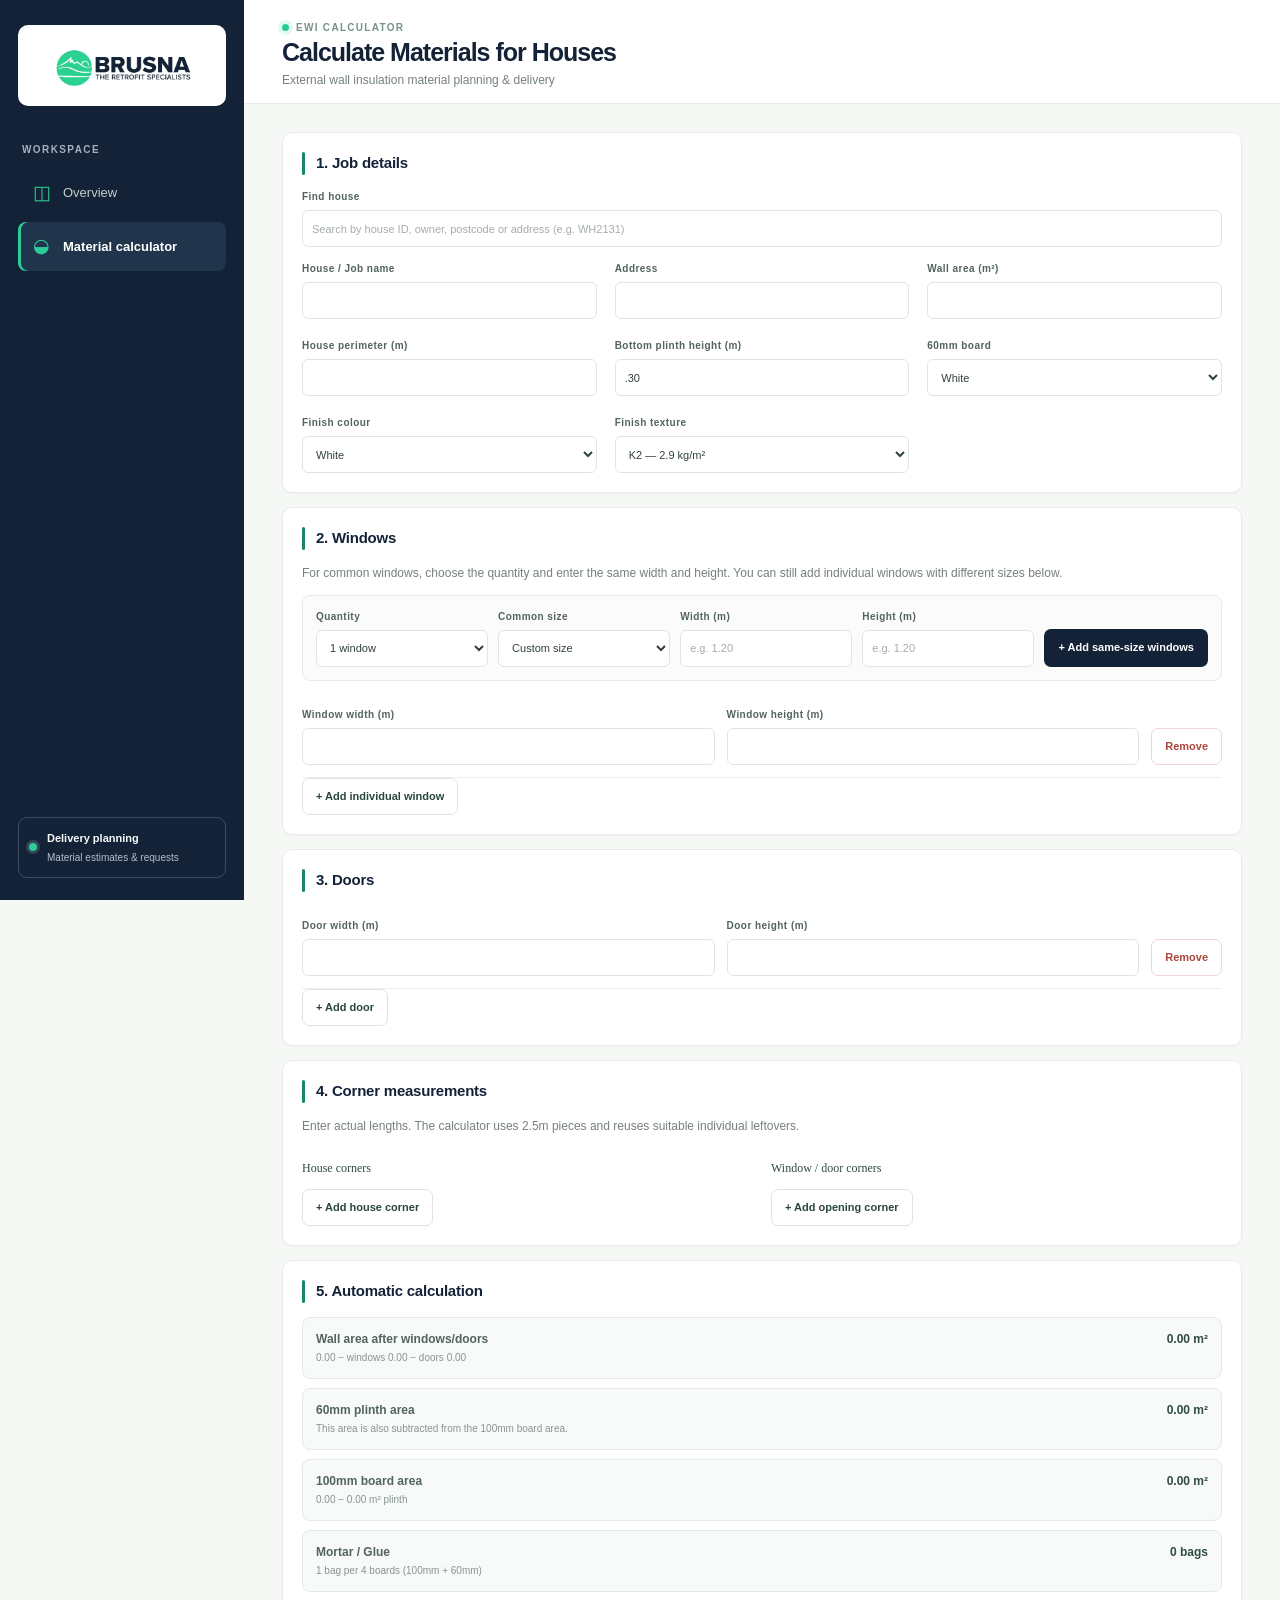
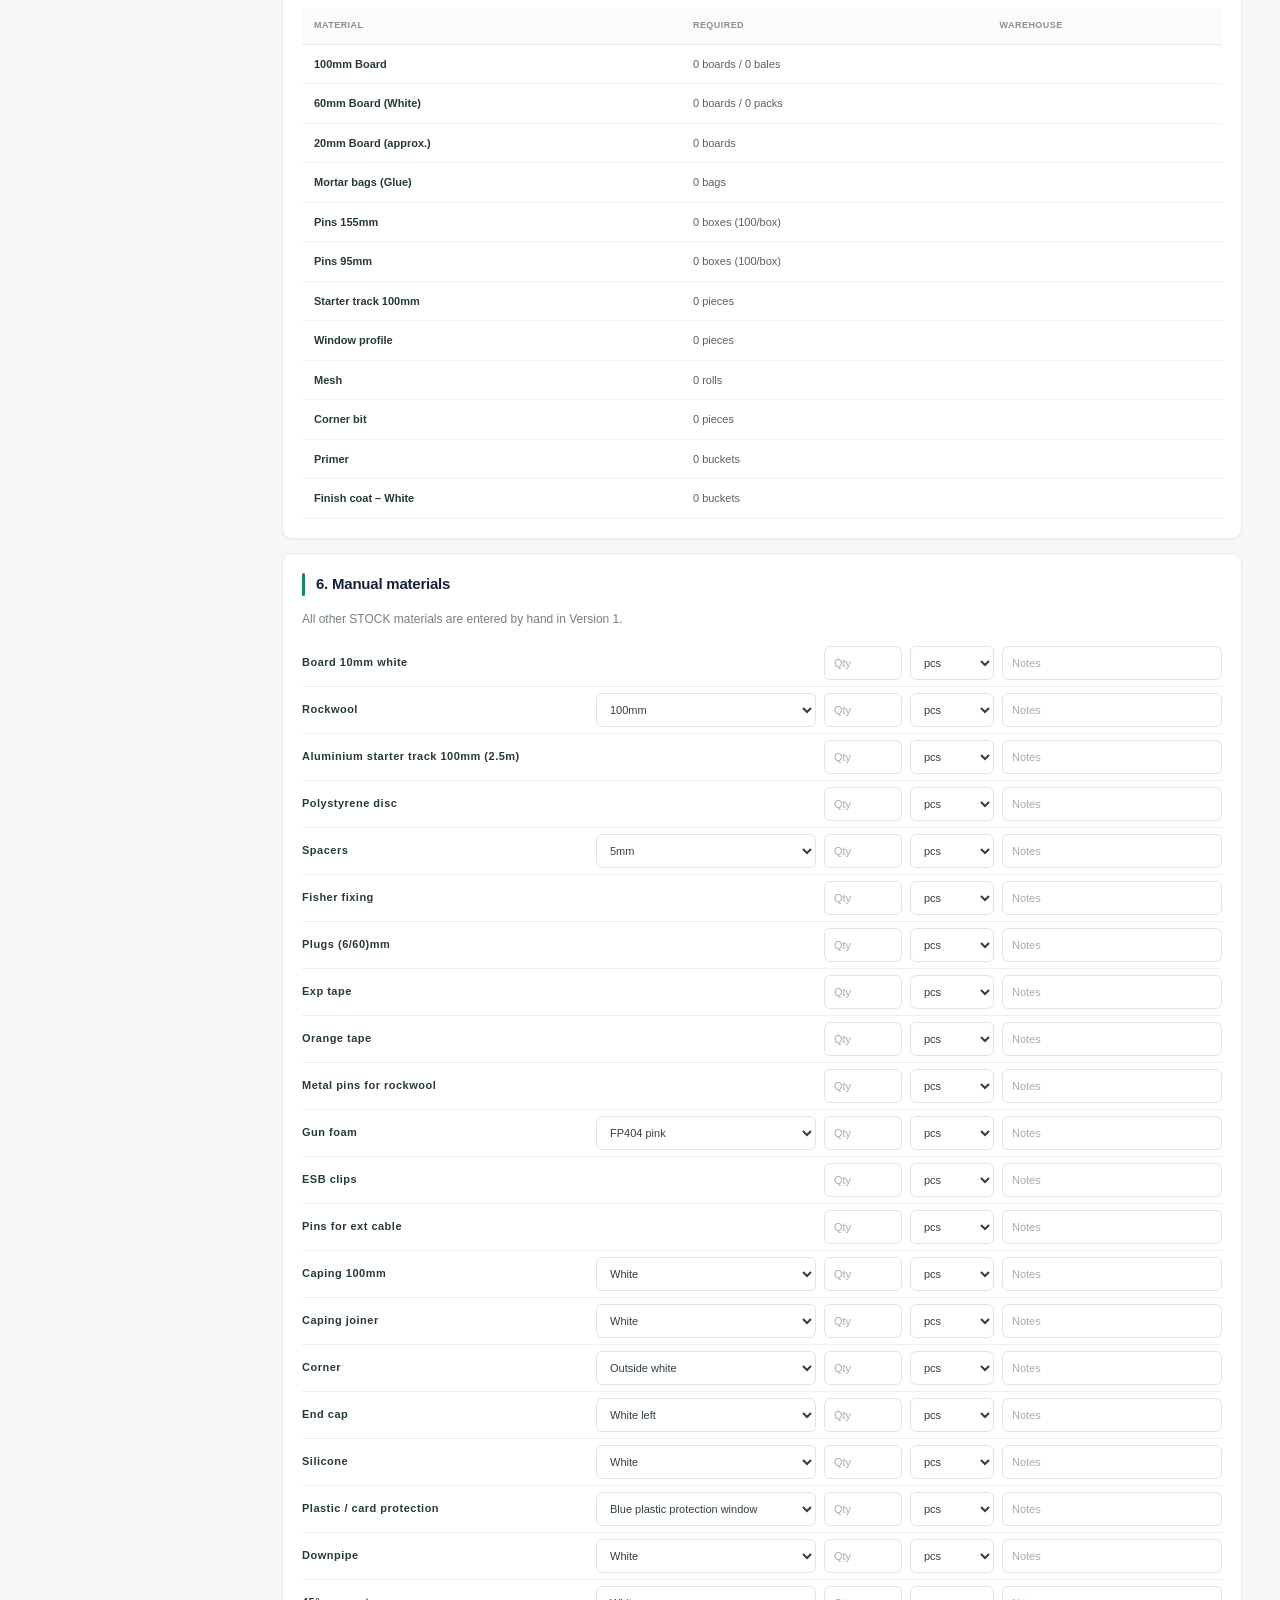
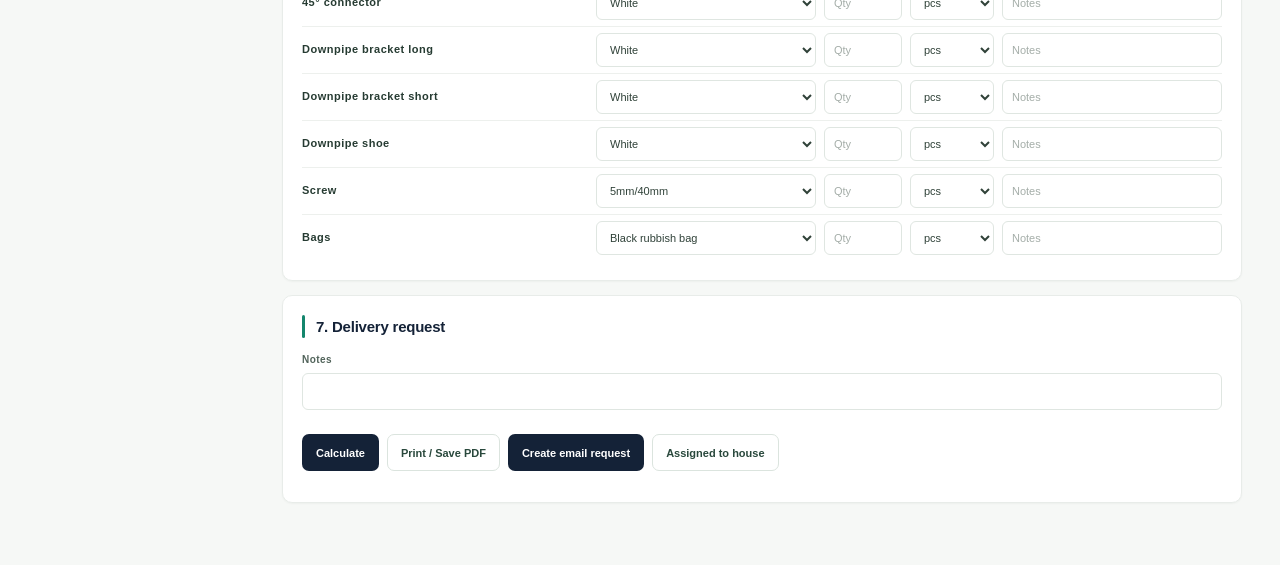
==== commit 02e5e349: "Add ready-for-start, notes, snags and stages; lock closed houses; calculator sidebar logo - Closed h" ====
--- a/Auto_calc.html
+++ b/Auto_calc.html
@@ -431,15 +431,16 @@
 }
 .calculator-brand{
   display:flex;
-  flex-direction:column;
-  margin:0 0 39px;
-  color:inherit;
-  text-decoration:none;
-}
-.calculator-brand strong{font-size:22px;font-weight:800;letter-spacing:.12em}
-.calculator-brand small{margin-top:3px;color:#b2bfce;font-size:8px;font-weight:700;letter-spacing:.13em}
+  justify-content:center;
+  margin:0 0 28px;
+  border-radius:10px;
+  padding:8px 10px;
+  background:#fff;
+}
+.calculator-brand img{display:block;width:100%;max-width:170px;height:auto}
 .calculator-workspace-label{
   margin:0 0 12px 4px;
+  padding-top:8px;
   color:#a2b0c2;
   font-size:10px;
   font-weight:700;
@@ -488,7 +489,7 @@
 }
 body>header.brand-header{
   min-height:96px;
-  grid-template-columns:190px minmax(0,1fr);
+  grid-template-columns:minmax(0,1fr);
   gap:24px;
   margin-left:244px;
   border-bottom:1px solid var(--tracker-line);
@@ -633,7 +634,7 @@
 .house-chip b{color:#2d5940}
 .house-chip button{min-height:0;padding:4px 9px;font-size:10px}
 @media(max-width:1000px){
-  body>header.brand-header{grid-template-columns:150px minmax(0,1fr);gap:18px;padding-right:24px;padding-left:24px}
+  body>header.brand-header{grid-template-columns:minmax(0,1fr);gap:18px;padding-right:24px;padding-left:24px}
   .brand-header img{width:145px}
   body>main.calculator-main{padding-right:24px;padding-left:24px}
   .calculator-main .window-group{grid-template-columns:repeat(2,minmax(0,1fr))}
@@ -641,8 +642,8 @@
 }
 @media(max-width:800px){
   .calculator-sidebar{width:68px;align-items:center;padding:18px 8px}
-  .calculator-brand{width:47px;height:38px;align-items:center;justify-content:center;margin:0 0 28px;border:1px solid #3a4b62;border-radius:8px}
-  .calculator-brand strong{font-size:14px;letter-spacing:0}
+  .calculator-brand{width:52px;margin:0 0 24px;padding:4px;overflow:hidden}
+  .calculator-brand img{width:150px;max-width:none}
   .calculator-brand small,.calculator-workspace-label,.calculator-nav-item>span:last-child,.calculator-sidebar-note>span:last-child{display:none}
   .calculator-nav{width:100%}
   .calculator-nav-item{width:47px;justify-content:center;padding:0}
@@ -662,7 +663,7 @@
   .calculator-nav-icon{font-size:17px;line-height:1}
   body>header.brand-header{
     min-height:0;
-    grid-template-columns:90px minmax(0,1fr);
+    grid-template-columns:minmax(0,1fr);
     gap:13px;
     margin:0;
     padding:15px 16px;
@@ -691,10 +692,7 @@
 </style>
 </head><body>
 <aside class="calculator-sidebar">
-  <a class="calculator-brand" href="/" aria-label="BRUSNA Material Tracker home">
-    <strong>BRUSNA</strong>
-    <small>THE RETROFIT SPECIALISTS</small>
-  </a>
+  <a class="calculator-brand" href="/" aria-label="BRUSNA Material Tracker home"><img src="[data-uri]" alt="Brusna – The Retrofit Specialists"></a>
   <div class="calculator-workspace-label">WORKSPACE</div>
   <nav class="calculator-nav" aria-label="Main navigation">
     <a class="calculator-nav-item" href="/"><span class="calculator-nav-icon">◫</span><span>Overview</span></a>
@@ -751,9 +749,8 @@
   </div>
 </div>
 <header class="brand-header">
-  <div class="header-logo"><img src="[data-uri]" alt="Brusna – The Retrofit Specialists"></div>
   <div class="header-center">
-    <div class="eyebrow">Brusna EWI Calculator</div>
+    <div class="eyebrow">EWI Calculator</div>
     <h1 class="app-title">Calculate Materials for Houses</h1>
     <p class="header-subtitle">External wall insulation material planning &amp; delivery</p>
   </div>
@@ -875,7 +872,7 @@
 }
 function corner(ls){let p=0,left=[];for(let x of ls.filter(Boolean).sort((a,b)=>b-a)){if(x>2.5){p+=up(x/2.5);continue}let i=left.findIndex(v=>v>=x);if(i>=0)left.splice(i,1);else{p++;left.push(2.5-x)}}return p}
 let STOCK=null;
-const nkey=x=>String(x||"").toLowerCase().replace(/aluminium/g,"aluminum").replace(/\s+/g," ").trim();
+const nkey=x=>String(x||"").toLowerCase().replace(/aluminium/g,"aluminum").replace(/45\s*°\s*connector/g,"45 deg connector").replace(/downpipe bracket (long|short)/g,"downpipe brackets $1").replace(/\s+/g," ").trim();
 function stockFor(name){return STOCK&&name!=null?STOCK[nkey(name)]:undefined}
 function stockTag(name,need){
   if(!STOCK)return "";
@@ -1035,7 +1032,7 @@
   const pairs=sel=>[...document.querySelectorAll(sel)].map(r=>({w:+r.querySelector(".w").value||0,h:+r.querySelector(".h").value||0})).filter(x=>x.w&&x.h);
   const lens=sel=>vals(sel).filter(Boolean);
   const auto=[...document.querySelectorAll("#out table tr")].slice(1).map(tr=>[...tr.children].map(c=>c.textContent));
-  const manualItems=[...document.querySelectorAll("#manual .manual")].map(r=>({material:(r.querySelector(".mv")||r.querySelector("label")).value||r.querySelector("label").textContent.trim(),qty:r.querySelector(".mq").value.trim(),unit:r.querySelector(".mu").value,note:r.querySelector(".mn").value.trim()})).filter(x=>x.qty);
+  const manualItems=[...document.querySelectorAll("#manual .manual")].map(r=>({material:(r.querySelector(".mv")||{}).value||r.dataset.fam,qty:r.querySelector(".mq").value.trim(),unit:r.querySelector(".mu").value,note:r.querySelector(".mn").value.trim()})).filter(x=>x.qty);
   const data={job:g("job"),address:g("address"),wall_m2:+g("wall")||0,perimeter_m:+g("per")||0,plinth_m:+g("plinth")||0,board60:g("b60"),colour:g("colour"),texture:document.getElementById("texture").selectedOptions[0].text,windows:pairs("#windows .row"),doors:pairs("#doors .row"),house_corners:lens("#hc .cl"),opening_corners:lens("#oc .cl"),automatic:auto,items:(window.lastRows||[]).map(x=>({label:x[0],required:x[1],material:x[2],qty:x[3]})),manual:manualItems};
   const btn=document.getElementById("saveToHouse");btn.disabled=true;st.textContent="Assigning…";
   try{
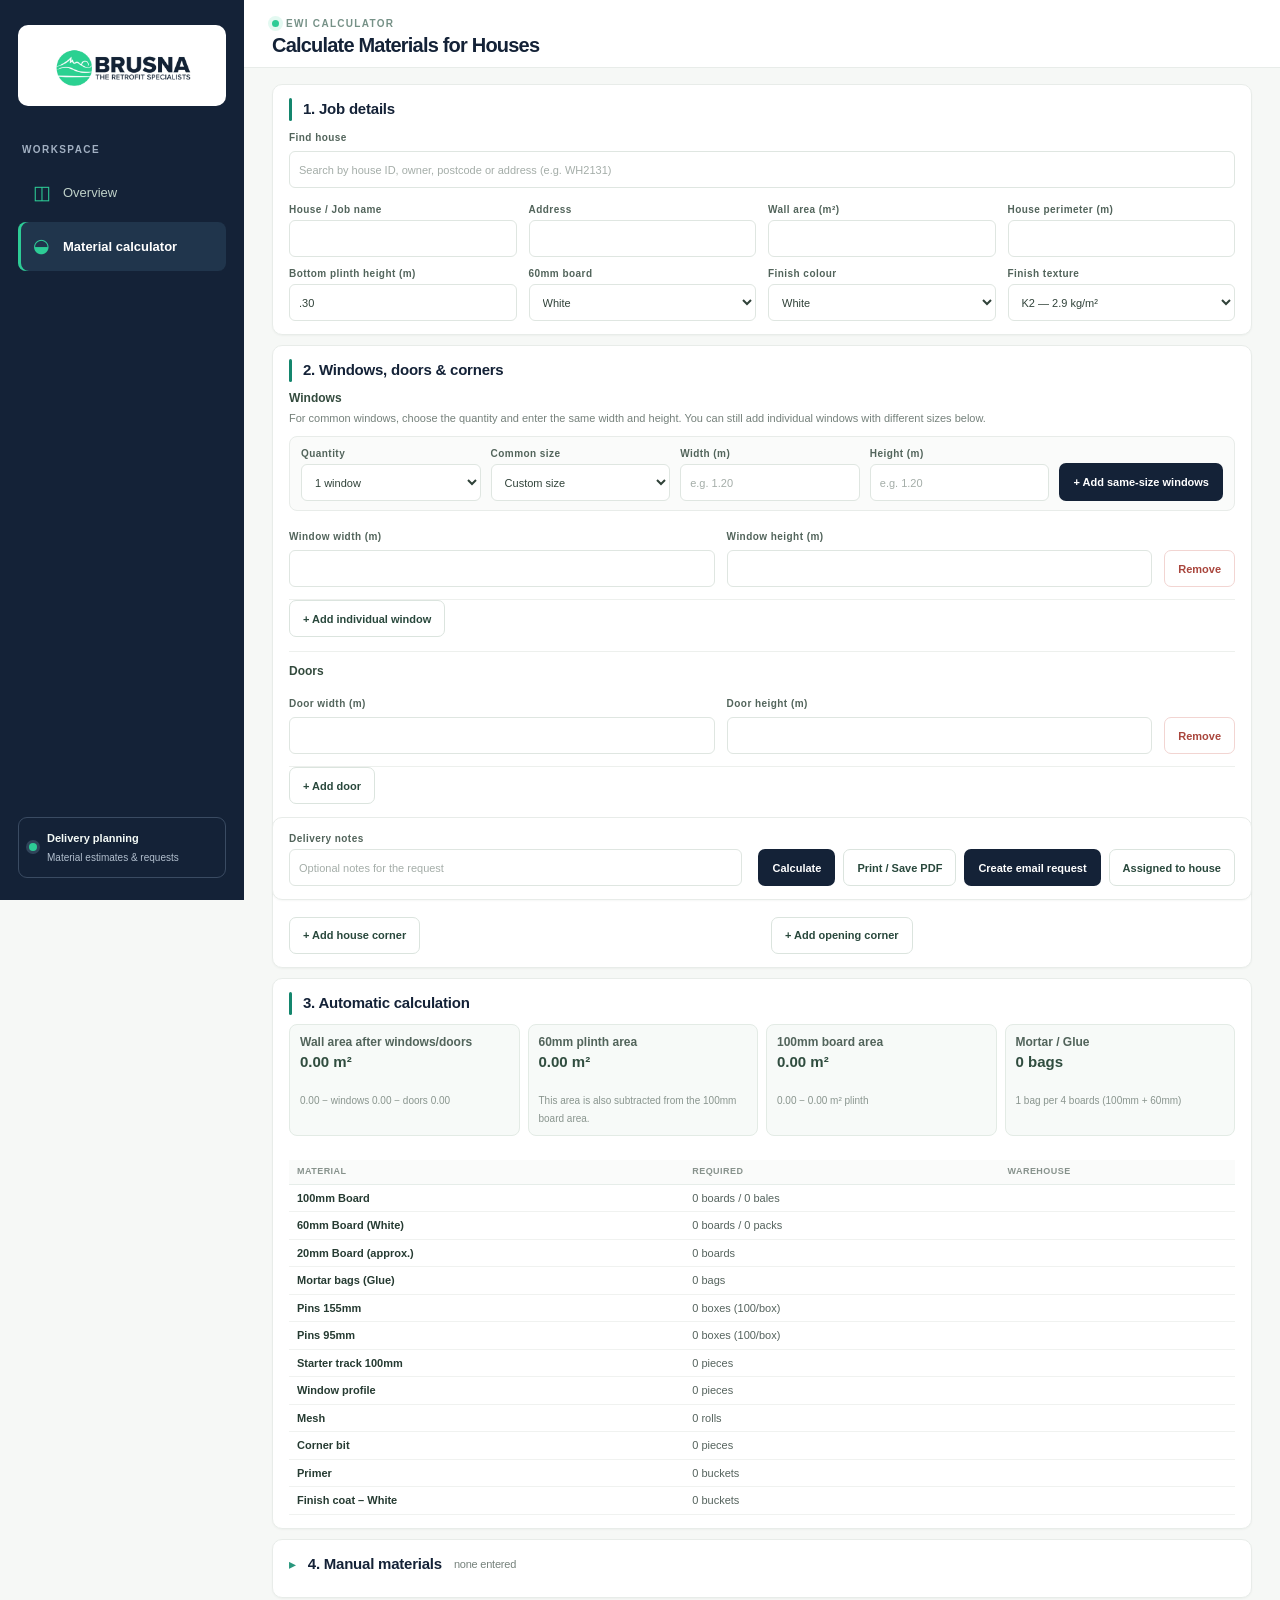
==== commit a1019b8d: "expired copilot's credits" ====
--- a/Auto_calc.html
+++ b/Auto_calc.html
@@ -1,1065 +1,1119 @@
-<!doctype html>
-<html><head><meta charset="utf-8"><meta name="viewport" content="width=device-width,initial-scale=1">
-<title>Calculate Materials for Houses</title>
-<style>
-body{font-family:Arial;margin:0;background:#f1f5f9;color:#17202a}header{background:#1f2937;color:#fff;padding:20px}main{max-width:1050px;margin:20px auto;padding:0 15px}.card{background:#fff;padding:20px;margin:15px 0;border-radius:10px;box-shadow:0 2px 8px #0001}h1,h2{margin-top:0}.grid{display:grid;grid-template-columns:repeat(3,1fr);gap:12px}label{font-size:13px;font-weight:bold;display:block;margin-bottom:4px}input,select{width:100%;padding:9px;border:1px solid #cbd5e1;border-radius:6px;box-sizing:border-box}.row{display:grid;grid-template-columns:1fr 1fr auto;gap:10px;padding:9px 0;border-bottom:1px solid #e5e7eb;align-items:end}button{padding:9px 13px;border:0;border-radius:6px;background:#2563eb;color:white;font-weight:bold;cursor:pointer}.secondary{background:#64748b}.danger{background:#dc2626}.two{display:grid;grid-template-columns:1fr 1fr;gap:20px}.muted{color:#64748b;font-size:13px}.result{background:#f8fafc;border:1px solid #e2e8f0;padding:12px;margin:10px 0;border-radius:7px}.result strong{float:right}table{width:100%;border-collapse:collapse}th,td{text-align:left;padding:8px;border-bottom:1px solid #e5e7eb}.manual{display:grid;grid-template-columns:2fr 1fr 1fr;gap:8px;margin-bottom:7px}.actions{display:flex;gap:8px;flex-wrap:wrap}@media(max-width:750px){.grid,.two{grid-template-columns:1fr}.manual{grid-template-columns:1fr 1fr}.row{grid-template-columns:1fr 1fr}}@media print{header,.no-print{display:none!important}body{background:white}.card{box-shadow:none;border:1px solid #ddd}}
-
-.print-sheet{display:none}
-@media print{
-  @page{size:A4 portrait;margin:8mm}
-  body{background:#fff!important;font-family:Arial,sans-serif;font-size:9px!important}
-  body>header,body>main{display:none!important}
-  .print-sheet{display:block!important}
-  .print-sheet h1{font-size:16px;margin:0 0 5px;border-bottom:2px solid #111;padding-bottom:4px}
-  .meta{display:grid;grid-template-columns:1fr 1fr 1fr 1fr;gap:3px 8px;border-bottom:1px solid #777;padding-bottom:5px;margin-bottom:5px}
-  .meta div{white-space:nowrap;overflow:hidden}
-  .twoTables{display:grid;grid-template-columns:1fr 1fr;gap:8px}
-  .print-sheet h2{font-size:10px;margin:3px 0}
-  .print-sheet table{width:100%;border-collapse:collapse}
-  .print-sheet th,.print-sheet td{border:1px solid #999;padding:2px 3px;text-align:left}
-  .print-sheet th{font-weight:bold}
-  .footer{margin-top:5px;border-top:1px solid #777;padding-top:4px}
-}
-/* PDF preparation animation */
-#pdfLoading{display:none;position:fixed;inset:0;background:rgba(15,23,42,.72);z-index:9999;align-items:center;justify-content:center}
-#pdfLoading.show{display:flex}
-.pdf-loader{width:min(460px,90vw);background:#fff;border-radius:16px;padding:22px 24px 20px;box-shadow:0 20px 60px #0006;text-align:center}
-.house-animation{position:relative;width:300px;height:190px;margin:0 auto 10px}
-.house{position:absolute;left:35px;bottom:18px;width:230px;height:125px}
-.house-roof{position:absolute;left:4px;top:-9px;width:222px;height:72px;background:#475569;clip-path:polygon(50% 0,100% 100%,0 100%);z-index:1}
-.house-wall{position:absolute;left:25px;top:52px;width:180px;height:120px;border:4px solid #334155;background:#f8fafc;box-sizing:border-box;z-index:2;overflow:hidden}
-.boarding{position:absolute;inset:3px;display:grid;grid-template-columns:repeat(5,1fr);grid-template-rows:repeat(3,1fr);gap:2px;z-index:3}
-.board{
-  background-color:#d9dee5;
-  background-image:
-    radial-gradient(circle at 22% 50%,#dc2626 0 2.2px,#991b1b 2.5px,#0000 3px),
-    radial-gradient(circle at 50% 50%,#dc2626 0 2.2px,#991b1b 2.5px,#0000 3px),
-    radial-gradient(circle at 78% 50%,#dc2626 0 2.2px,#991b1b 2.5px,#0000 3px);
-  background-repeat:no-repeat;
-  border:1px solid #aab4c0;
-  box-sizing:border-box;
-  opacity:0;
-  transform:translateY(7px);
-  animation:boardIn .2s ease-out forwards
-}
-.board:nth-child(1){animation-delay:.12s}.board:nth-child(2){animation-delay:.24s}.board:nth-child(3){animation-delay:.36s}.board:nth-child(4){animation-delay:.48s}.board:nth-child(5){animation-delay:.60s}
-.board:nth-child(6){animation-delay:.72s}.board:nth-child(7){animation-delay:.84s}.board:nth-child(8){animation-delay:.96s}.board:nth-child(9){animation-delay:1.08s}.board:nth-child(10){animation-delay:1.20s}
-.board:nth-child(11){animation-delay:1.32s}.board:nth-child(12){animation-delay:1.44s}.board:nth-child(13){animation-delay:1.56s}.board:nth-child(14){animation-delay:1.68s}.board:nth-child(15){animation-delay:1.80s}
-.window-hole{position:absolute;left:64px;top:36px;width:48px;height:48px;background:#8ed8f7;border:3px solid #334155;box-sizing:border-box;z-index:5}
-.window-cross:before,.window-cross:after{content:"";position:absolute;background:#334155;z-index:6}
-.window-cross:before{width:2px;height:100%;left:50%;top:0}
-.window-cross:after{height:2px;width:100%;left:0;top:50%}
-.door-hole{position:absolute;right:18px;bottom:0;width:35px;height:66px;background:#64748b;border:3px solid #334155;box-sizing:border-box;z-index:5}
-.pdf-loader h3{margin:4px 0 4px;font-size:18px}.pdf-loader p{margin:0;color:#64748b;font-size:13px}
-@keyframes boardIn{to{opacity:1;transform:translateY(0)}}
-
-.brand-header{
-  position:relative;
-  background:linear-gradient(135deg,#ffffff 0%,#f7fbfa 58%,#eefaf6 100%);
-  color:#122033;
-  min-height:104px;
-  padding:18px 340px;
-  border-bottom:1px solid #dbe5e1;
-  display:grid;
-  grid-template-columns:260px 1fr 190px;
-  align-items:center;
-  gap:28px;
-  box-shadow:0 3px 14px rgba(15,23,42,.08);
-  z-index:10;
-  overflow:hidden;
-}
-.brand-header:before{
-  content:"";
-  position:absolute;
-  inset:-90px -40px -120px 25%;
-  background-image:url("[data-uri]");
-  background-repeat:no-repeat;
-  background-position:center;
-  background-size:620px auto;
-  opacity:.035;
-  pointer-events:none;
-  filter:saturate(.7);
-}
-.brand-header:after{
-  content:"";
-  position:absolute;
-  left:34px;right:34px;bottom:0;height:3px;
-  background:linear-gradient(90deg,#20c997,#17b890,#0ea77e);
-  border-radius:3px 3px 0 0;
-}
-.header-logo{
-  position:relative;
-  z-index:1;
-  padding-left:10px;
-  padding-right:10px;
-}
-.brand-header img{
-  width:230px;
-  max-width:100%;
-  height:auto;
-  display:block;
-}
-.header-center{
-  text-align:center;
-  min-width:0;
-}
-.header-center .eyebrow{
-  display:inline-flex;
-  align-items:center;
-  gap:7px;
-  font-size:11px;
-  font-weight:800;
-  letter-spacing:.14em;
-  text-transform:uppercase;
-  color:#149b79;
-  margin-bottom:3px;
-}
-.header-center .eyebrow:before{
-  content:"";
-  width:7px;height:7px;border-radius:50%;
-  background:#20c997;
-  box-shadow:0 0 0 4px rgba(32,201,151,.13);
-}
-.app-title{
-  border:0;
-  padding:0;
-  margin:0;
-  font-size:24px;
-  line-height:1.15;
-  font-weight:800;
-  letter-spacing:-.02em;
-  color:#132238;
-}
-.header-subtitle{
-  margin:4px 0 0;
-  color:#64748b;
-  font-size:12px;
-}
-
-.header-status .dot{
-  width:8px;height:8px;border-radius:50%;
-  background:#20c997;
-  box-shadow:0 0 0 4px rgba(32,201,151,.12);
-}
-.print-logo{width:185px;height:auto;display:block;margin-bottom:5px}
-.window-group{display:grid;grid-template-columns:1fr 1.35fr 1fr 1fr auto;gap:10px;align-items:end;background:#f8fafc;border:1px solid #e2e8f0;border-radius:8px;padding:12px;margin:10px 0 14px}
-.window-group button{height:38px;white-space:nowrap}
-@media(max-width:850px){.window-group{grid-template-columns:1fr 1fr}.window-group button{width:100%}}
-@media(max-width:750px){.brand-header{justify-content:center;min-height:70px}.brand-header img{width:220px}.app-title{position:static;border-left:0;padding-left:0;font-size:15px;margin-top:6px}}
-@media print{.brand-header{display:none!important}}
-
-
-.header-features{
-  position:relative;
-  z-index:1;
-  display:flex;
-  align-items:center;
-  justify-content:flex-end;
-  gap:24px;
-}
-.feature{
-  display:flex;
-  flex-direction:column;
-  align-items:center;
-  justify-content:center;
-  text-align:center;
-  min-width:68px;
-  color:#29435b;
-  font-size:11px;
-  line-height:1.15;
-}
-.feature strong{
-  font-size:11px;
-  color:#17334f;
-}
-.feature-icon{
-  width:44px;
-  height:44px;
-  margin-bottom:6px;
-  border-radius:50%;
-  display:flex;
-  align-items:center;
-  justify-content:center;
-  background:#e8f8f2;
-  color:#16ad80;
-  border:1px solid #ccefe2;
-  font-size:23px;
-  font-weight:700;
-}
-@media(max-width:850px){
-  .header-features{gap:8px}
-  .feature{min-width:54px;font-size:9px}
-  .feature strong{font-size:9px}
-  .feature-icon{width:34px;height:34px;font-size:18px;margin-bottom:3px}
-}
-
-</style><style>
-@media(max-width:850px){
-  .brand-header{
-    grid-template-columns:1fr;
-    justify-items:center;
-    text-align:center;
-    gap:7px;
-    padding:14px 16px 16px;
-  }
-  .brand-header img{width:205px;justify-self:center}
-  .header-center{order:2}
-
-  .app-title{font-size:20px}
-  .header-subtitle{font-size:11px}
-}
-</style>
-<style>
-@media(max-width:850px){
-  .brand-header{
-    grid-template-columns:1fr;
-    justify-items:center;
-    text-align:center;
-    gap:8px;
-    padding:18px 24px 20px;
-    min-height:130px;
-  }
-  .brand-header:before{
-    inset:-30px -20px;
-    background-size:420px auto;
-    background-position:center;
-  }
-  .brand-header img{width:205px}
-  .header-logo{padding:0}
-  .header-center{order:2}
-
-  .app-title{font-size:20px}
-  .header-subtitle{font-size:11px}
-}
-</style>
-<style>
-:root{
-  color-scheme:light;
-  --ink:#18332f;
-  --ink-soft:#48615c;
-  --muted:#73827e;
-  --line:#dce6e1;
-  --paper:#f4f7f4;
-  --surface:#ffffff;
-  --accent:#14866d;
-  --accent-dark:#0d6855;
-  --accent-pale:#e7f4ef;
-  --shadow:0 12px 32px rgba(29,57,48,.06),0 1px 2px rgba(29,57,48,.04);
-}
-html{scroll-behavior:smooth}
-body{
-  font-family:"Aptos","Segoe UI",sans-serif;
-  color:var(--ink);
-  background:linear-gradient(180deg,#edf4f0 0,#f6f8f5 360px,#f6f8f5 100%);
-  line-height:1.5;
-}
-.brand-header{
-  min-height:132px;
-  padding:20px clamp(24px,6vw,92px);
-  grid-template-columns:minmax(160px,240px) minmax(0,1fr) auto;
-  gap:clamp(18px,3vw,44px);
-  background:linear-gradient(112deg,#fff 0%,#f8fbf8 55%,#edf7f2 100%);
-  border-bottom:1px solid #d5e3dc;
-  box-shadow:0 8px 24px rgba(25,58,47,.055);
-}
-.brand-header:before{opacity:.022;background-size:540px auto}
-.brand-header:after{left:clamp(24px,6vw,92px);right:clamp(24px,6vw,92px);height:2px}
-.header-logo{padding:0}
-.brand-header img{width:205px}
-.header-center{text-align:left}
-.header-center .eyebrow{color:var(--accent-dark);letter-spacing:.12em}
-.app-title{
-  font-family:Georgia,"Times New Roman",serif;
-  font-size:clamp(25px,2.5vw,34px);
-  font-weight:500;
-  letter-spacing:0;
-  line-height:1.12;
-  color:#17352f;
-}
-.header-subtitle{margin-top:8px;font-size:13px;color:var(--muted)}
-.header-features{gap:18px}
-.feature{color:var(--ink-soft);font-size:10px}
-.feature strong{color:var(--ink);font-size:11px}
-.feature-icon{background:var(--accent-pale);color:var(--accent-dark);border-color:#cde6da}
-main{max-width:1120px;margin:30px auto 64px;padding:0 24px}
-.card{
-  margin:16px 0;
-  padding:25px 28px;
-  border:1px solid rgba(214,226,219,.9);
-  border-radius:8px;
-  background:var(--surface);
-  box-shadow:var(--shadow);
-  animation:riseIn .42s ease both;
-}
-.card:nth-child(2){animation-delay:.035s}
-.card:nth-child(3){animation-delay:.07s}
-.card:nth-child(4){animation-delay:.105s}
-.card:nth-child(5){animation-delay:.14s}
-.card:nth-child(6){animation-delay:.175s}
-.card:nth-child(7){animation-delay:.21s}
-.card h2{
-  display:flex;
-  align-items:center;
-  gap:11px;
-  margin:0 0 21px;
-  font-family:Georgia,"Times New Roman",serif;
-  font-size:22px;
-  font-weight:500;
-  color:#1b3933;
-}
-.card h2:before{
-  content:"";
-  width:3px;
-  height:23px;
-  border-radius:2px;
-  background:var(--accent);
-}
-.card h3{font-family:Georgia,"Times New Roman",serif;font-size:17px;font-weight:500;color:#29453e}
-.grid{grid-template-columns:repeat(3,minmax(0,1fr));gap:19px 18px}
-label{margin-bottom:6px;color:#536760;font-size:11px;font-weight:700;letter-spacing:.045em}
-input,select{
-  min-height:43px;
-  padding:10px 12px;
-  border:1px solid #d3dfd9;
-  border-radius:5px;
-  background:#fff;
-  color:var(--ink);
-  font:inherit;
-  font-size:14px;
-  transition:border-color .16s ease,box-shadow .16s ease,background .16s ease;
-}
-input::placeholder{color:#a0ada7}
-input:focus,select:focus{outline:none;border-color:#29977d;box-shadow:0 0 0 3px rgba(20,134,109,.13)}
-input:disabled{background:#f4f7f5;color:#687b74}
-.muted{color:var(--muted);font-size:13px;line-height:1.65}
-.window-group{background:#f7faf8;border-color:var(--line);border-radius:6px;padding:16px;gap:12px}
-.row{gap:12px;padding:12px 0;border-color:#e8eeeb}
-button{
-  min-height:42px;
-  padding:10px 16px;
-  border:1px solid var(--accent-dark);
-  border-radius:5px;
-  background:var(--accent-dark);
-  color:#fff;
-  font:inherit;
-  font-size:13px;
-  font-weight:700;
-  transition:transform .16s ease,background .16s ease,box-shadow .16s ease;
-}
-button:hover{background:#095744;box-shadow:0 5px 12px rgba(13,104,85,.18);transform:translateY(-1px)}
-button:focus-visible{outline:3px solid rgba(20,134,109,.3);outline-offset:2px}
-button.secondary{background:#fff;color:#34574e;border-color:#c8d8d0}
-button.secondary:hover{background:#f0f7f3;box-shadow:0 4px 10px rgba(29,57,48,.08)}
-button.danger{background:#fff;color:#a4423a;border-color:#e6c9c5}
-button.danger:hover{background:#fff4f2;box-shadow:none}
-.two{gap:28px}
-.result{padding:15px 17px;margin:10px 0;border:1px solid #dce9e2;border-left:3px solid var(--accent);border-radius:5px;background:#f6faf7;color:#34534a}
-.result strong{color:#173d33;font-variant-numeric:tabular-nums}
-table{margin-top:16px;font-size:13px}
-th,td{padding:11px 12px;border-bottom:1px solid #e6ede9}
-th{background:#f2f7f4;color:#496158;font-size:11px;font-weight:700;letter-spacing:.06em;text-transform:uppercase}
-td:last-child{font-variant-numeric:tabular-nums}
-.manual{grid-template-columns:minmax(0,1.6fr) minmax(80px,.6fr) minmax(90px,.6fr) minmax(0,1fr);gap:13px;margin:0;padding:12px 0;border-bottom:1px solid #e8eeeb}
-.manual:last-child{border-bottom:0}
-.mstock{display:block;margin-top:2px;font-weight:600}.stk{font-size:10px;font-weight:700;border-radius:5px;padding:2px 6px;display:inline-block}.stk.ok{background:#e0f5ec;color:#1f8a63}.stk.low{background:#f8e9e6;color:#b3503f}.stk.none{background:#eef1ef;color:#8a948f;font-weight:500}
-.manual input,.manual select{min-height:39px}
-.actions{gap:10px}
-#notes{max-width:100%}
-main>section:last-child{background:linear-gradient(115deg,#f3f9f5,#fff);border-color:#cfe2d8}
-@keyframes riseIn{from{opacity:0;transform:translateY(7px)}to{opacity:1;transform:translateY(0)}}
-@media(max-width:850px){
-  .brand-header{grid-template-columns:1fr;justify-items:center;text-align:center;gap:10px;padding:18px 24px 21px}
-  .header-center{text-align:center;order:2}
-  .brand-header img{width:190px}
-  .header-features{justify-content:center;gap:22px}
-  .feature{min-width:60px;font-size:10px}
-  .feature strong{font-size:11px}
-  .feature-icon{width:38px;height:38px;font-size:20px}
-  .brand-header:after{left:24px;right:24px}
-}
-@media(max-width:650px){
-  main{margin:18px auto 42px;padding:0 14px}
-  .card{padding:20px 17px;margin:12px 0}
-  .card h2{font-size:20px;margin-bottom:17px}
-  .grid,.two{grid-template-columns:1fr;gap:15px}
-  .window-group{grid-template-columns:1fr 1fr;padding:12px}
-  .window-group button{grid-column:1/-1}
-  .row{grid-template-columns:minmax(0,1fr) minmax(0,1fr) auto;gap:8px}
-  .row button{grid-column:1/-1;width:100%}
-  .manual{grid-template-columns:minmax(0,1fr) minmax(90px,.65fr);gap:9px}
-  .manual>div:last-child{grid-column:1/-1}
-  .actions button{flex:1 1 100%}
-  table{font-size:12px}
-  th,td{padding:9px 8px}
-}
-@media(prefers-reduced-motion:reduce){
-  *,*::before,*::after{scroll-behavior:auto!important;animation-duration:.01ms!important;animation-iteration-count:1!important;transition-duration:.01ms!important}
-}
-</style>
-<style>
-:root{
-  color-scheme:light;
-  --tracker-ink:#142237;
-  --tracker-muted:#75817b;
-  --tracker-line:#e8ece9;
-  --tracker-paper:#fff;
-  --tracker-canvas:#f6f8f6;
-  --tracker-mint:#2dcc96;
-  --tracker-green:#315a45;
-  font-family:"DM Sans",-apple-system,BlinkMacSystemFont,"Segoe UI",sans-serif;
-  font-synthesis:none;
-  text-rendering:optimizeLegibility;
-}
-*{box-sizing:border-box}
-body{
-  min-width:320px;
-  color:var(--tracker-ink);
-  background:var(--tracker-canvas);
-  line-height:1.5;
-}
-.calculator-sidebar{
-  position:fixed;
-  z-index:20;
-  inset:0 auto 0 0;
-  display:flex;
-  width:244px;
-  flex-direction:column;
-  overflow:hidden;
-  padding:25px 18px 22px;
-  background:var(--tracker-ink);
-  color:#f5fbf7;
-}
-.calculator-brand{
-  display:flex;
-  justify-content:center;
-  margin:0 0 28px;
-  border-radius:10px;
-  padding:8px 10px;
-  background:#fff;
-}
-.calculator-brand img{display:block;width:100%;max-width:170px;height:auto}
-.calculator-workspace-label{
-  margin:0 0 12px 4px;
-  padding-top:8px;
-  color:#a2b0c2;
-  font-size:10px;
-  font-weight:700;
-  letter-spacing:.14em;
-}
-.calculator-nav{display:grid;gap:5px}
-.calculator-nav-item{
-  display:flex;
-  min-height:43px;
-  align-items:center;
-  gap:13px;
-  border-radius:8px;
-  padding:10px 15px;
-  color:#c0d2c9;
-  font-size:13px;
-  text-decoration:none;
-  transition:background .15s ease,color .15s ease;
-}
-.calculator-nav-item:hover{background:#22354d;color:#fff}
-.calculator-nav-item.active{
-  background:#20354c;
-  color:#fff;
-  font-weight:600;
-  box-shadow:inset 3px 0 var(--tracker-mint);
-}
-.calculator-nav-icon{width:17px;color:var(--tracker-mint);font-size:19px;text-align:center}
-.calculator-sidebar-bottom{margin-top:auto}
-.calculator-sidebar-note{
-  display:flex;
-  align-items:center;
-  gap:10px;
-  border:1px solid #3a4b62;
-  border-radius:9px;
-  padding:12px 10px;
-}
-.calculator-sidebar-note strong,.calculator-sidebar-note small{display:block}
-.calculator-sidebar-note strong{font-size:11px}
-.calculator-sidebar-note small{margin-top:4px;color:#b2bfce;font-size:10px}
-.calculator-sidebar-dot{
-  width:8px;
-  height:8px;
-  flex:0 0 auto;
-  border-radius:50%;
-  background:var(--tracker-mint);
-  box-shadow:0 0 0 3px #30445a;
-}
-body>header.brand-header{
-  min-height:96px;
-  grid-template-columns:minmax(0,1fr);
-  gap:24px;
-  margin-left:244px;
-  border-bottom:1px solid var(--tracker-line);
-  padding:14px 38px;
-  background:#fff;
-  box-shadow:none;
-}
-.brand-header:before,.brand-header:after,.header-features{display:none}
-.brand-header .header-logo{padding:0}
-.brand-header img{width:165px}
-.brand-header .header-center{text-align:left}
-.brand-header .header-center .eyebrow{color:#769187;font-size:10px;letter-spacing:.13em}
-.brand-header .header-center .eyebrow:before{width:7px;height:7px;background:var(--tracker-mint);box-shadow:0 0 0 4px #2dcc9621}
-.brand-header .app-title{color:var(--tracker-ink);font:700 25px Manrope,sans-serif;letter-spacing:-.04em}
-.brand-header .header-subtitle{margin-top:4px;color:var(--tracker-muted);font-size:12px}
-body>main.calculator-main{
-  width:auto;
-  max-width:none;
-  min-height:calc(100vh - 96px);
-  margin:0 0 0 244px;
-  padding:28px 38px 48px;
-}
-.calculator-main .card{
-  margin:0 0 14px;
-  border:1px solid var(--tracker-line);
-  border-radius:10px;
-  padding:19px;
-  background:var(--tracker-paper);
-  box-shadow:0 1px 2px #1a31240a;
-}
-.calculator-main .card h2{
-  margin:0 0 14px;
-  color:var(--tracker-ink);
-  font-family:Manrope,sans-serif;
-  font-size:15px;
-  font-weight:700;
-  letter-spacing:-.015em;
-}
-.calculator-main .card h3{color:#344b3e;font-size:12px}
-.calculator-main .muted{color:var(--tracker-muted);font-size:12px;line-height:1.55}
-.calculator-main label{
-  margin-bottom:6px;
-  color:#52645b;
-  font-size:10px;
-  font-weight:600;
-}
-.calculator-main input,.calculator-main select{
-  min-height:37px;
-  border:1px solid #dfe6e1;
-  border-radius:6px;
-  padding:8px 9px;
-  background:#fff;
-  color:#304239;
-  font:400 11px "DM Sans",-apple-system,BlinkMacSystemFont,"Segoe UI",sans-serif;
-  outline:0;
-  transition:border-color .15s ease,box-shadow .15s ease;
-}
-.calculator-main input:focus,.calculator-main select:focus{
-  border-color:#81ae94;
-  box-shadow:0 0 0 3px #e8f2ec;
-}
-.calculator-main input::placeholder{color:#a4ada8}
-.calculator-main button{
-  min-height:37px;
-  border:1px solid transparent;
-  border-radius:7px;
-  padding:0 13px;
-  background:var(--tracker-ink);
-  color:#fff;
-  font-size:11px;
-  font-weight:600;
-  transition:background .15s ease,border-color .15s ease,transform .15s ease;
-}
-.calculator-main button:hover{background:#263a53}
-.calculator-main button:active{transform:translateY(1px)}
-.calculator-main button.secondary{
-  border-color:#dbe4de;
-  background:#fff;
-  color:#29483c;
-}
-.calculator-main button.secondary:hover{border-color:#b9ccc0;background:#f7faf8}
-.calculator-main button.danger{border-color:#f2d5d2;background:#fff;color:#a9463d}
-.calculator-main button.danger:hover{border-color:#e6b8b3;background:#fff5f4}
-.calculator-main .window-group{
-  grid-template-columns:repeat(4,minmax(0,1fr)) auto;
-  gap:10px;
-  border:1px solid var(--tracker-line);
-  border-radius:8px;
-  padding:13px;
-  background:#fafbfa;
-}
-.calculator-main .window-group button{white-space:normal}
-.calculator-main .row{border-color:#edf0ed}
-.calculator-main .two{gap:18px}
-.calculator-main .result{
-  margin:9px 0;
-  border:1px solid #e3ebe5;
-  border-radius:8px;
-  padding:12px 13px;
-  background:#f7faf8;
-  color:#52645b;
-  font-size:12px;
-}
-.calculator-main .result strong{color:#304d3f}
-.calculator-main .result small{color:#89958e;font-size:10px}
-.calculator-main table{font-size:11px}
-.calculator-main th{
-  background:#fafbfa;
-  color:#87928c;
-  font-size:9px;
-  letter-spacing:.05em;
-}
-.calculator-main td{border-color:#f0f2f0;color:#55635d}
-.calculator-main td:first-child{color:#263b32;font-weight:600}
-.calculator-main .manual{
-  grid-template-columns:minmax(0,1.3fr) minmax(0,1fr) 78px 84px minmax(0,1fr);
-  align-items:center;
-  gap:8px;
-  padding:6px 0;
-  border-color:#edf0ed;
-}
-.calculator-main .manual label{margin:0;font-size:11px;color:#263b32}
-.calculator-main .manual input,.calculator-main .manual select{min-height:34px}
-.calculator-main>section:last-child{
-  border-color:var(--tracker-line);
-  background:var(--tracker-paper);
-}
-.calculator-main .actions{gap:8px}
-.house-picker{margin-bottom:14px}
-.house-search-wrap{position:relative}
-.house-results{position:absolute;z-index:30;top:calc(100% + 4px);left:0;right:0;max-height:300px;overflow-y:auto;border:1px solid #dfe7e1;border-radius:8px;background:#fff;box-shadow:0 10px 24px #1a31241c}
-.calculator-main .house-results button{display:flex;width:100%;min-height:0;justify-content:space-between;align-items:center;gap:12px;border:0;border-bottom:1px solid #f0f2f0;border-radius:0;padding:9px 11px;background:#fff;color:#304239;text-align:left}
-.calculator-main .house-results button:last-child{border-bottom:0}
-.calculator-main .house-results button:hover,.calculator-main .house-results button:focus,.calculator-main .house-results button.active{outline:0;background:#f1f7f3}
-.house-results strong{font-size:11px}
-.house-results small{display:block;margin-top:2px;color:#85938a;font-size:10px}
-.house-results .meta-right{flex:0 0 auto;text-align:right;color:#52645b;font-size:10px}
-.house-results .empty{padding:12px;color:#85938a;font-size:11px}
-.house-chip{display:flex;flex-wrap:wrap;gap:6px;margin-top:9px}
-.house-chip[hidden],.house-results[hidden]{display:none}
-.house-chip span{border-radius:6px;padding:5px 8px;background:#e7f0e9;color:#536d5b;font-size:10px}
-.house-chip b{color:#2d5940}
-.house-chip button{min-height:0;padding:4px 9px;font-size:10px}
-@media(max-width:1000px){
-  body>header.brand-header{grid-template-columns:minmax(0,1fr);gap:18px;padding-right:24px;padding-left:24px}
-  .brand-header img{width:145px}
-  body>main.calculator-main{padding-right:24px;padding-left:24px}
-  .calculator-main .window-group{grid-template-columns:repeat(2,minmax(0,1fr))}
-  .calculator-main .window-group button{grid-column:1/-1}
-}
-@media(max-width:800px){
-  .calculator-sidebar{width:68px;align-items:center;padding:18px 8px}
-  .calculator-brand{width:52px;margin:0 0 24px;padding:4px;overflow:hidden}
-  .calculator-brand img{width:150px;max-width:none}
-  .calculator-brand small,.calculator-workspace-label,.calculator-nav-item>span:last-child,.calculator-sidebar-note>span:last-child{display:none}
-  .calculator-nav{width:100%}
-  .calculator-nav-item{width:47px;justify-content:center;padding:0}
-  .calculator-nav-item.active{box-shadow:inset 0 -3px var(--tracker-mint)}
-  .calculator-nav-icon{font-size:19px}
-  .calculator-sidebar-note{justify-content:center;border:0;padding:8px 0}
-  body>header.brand-header{margin-left:68px}
-  body>main.calculator-main{margin-left:68px;padding-right:18px;padding-left:18px}
-}
-@media(max-width:650px){
-  .calculator-sidebar{inset:auto 0 0;width:100%;height:61px;flex-direction:row;justify-content:center;padding:6px 10px}
-  .calculator-brand,.calculator-sidebar-bottom,.calculator-workspace-label{display:none}
-  .calculator-nav{display:flex;width:min(400px,100%);justify-content:space-around;gap:0}
-  .calculator-nav-item{width:50%;height:48px;min-height:48px;flex-direction:column;gap:2px;border-radius:7px;padding:4px 1px;font-size:8px}
-  .calculator-nav-item>span:last-child{display:inline}
-  .calculator-nav-item.active{box-shadow:inset 0 -2px var(--tracker-mint)}
-  .calculator-nav-icon{font-size:17px;line-height:1}
-  body>header.brand-header{
-    min-height:0;
-    grid-template-columns:minmax(0,1fr);
-    gap:13px;
-    margin:0;
-    padding:15px 16px;
-    text-align:left;
-  }
-  .brand-header img{width:88px}
-  .brand-header .header-center{text-align:left}
-  .brand-header .header-center .eyebrow{font-size:8px}
-  .brand-header .app-title{font-size:17px}
-  .brand-header .header-subtitle{font-size:10px}
-  body>main.calculator-main{min-height:calc(100vh - 61px);margin:0;padding:18px 14px 82px}
-  .calculator-main .card{margin-bottom:12px;padding:16px 14px}
-  .calculator-main .card h2{font-size:14px}
-  .calculator-main .grid,.calculator-main .two{grid-template-columns:1fr;gap:13px}
-  .calculator-main .row{grid-template-columns:minmax(0,1fr) minmax(0,1fr) auto;gap:8px}
-  .calculator-main .row button{grid-column:1/-1;width:100%}
-  .calculator-main .manual{grid-template-columns:minmax(0,1fr) 84px;gap:6px;padding:9px 0}
-  .calculator-main .manual>label,.calculator-main .manual>.mv,.calculator-main .manual>.mn{grid-column:1/-1}
-  .calculator-main .manual>.mq{grid-column:1}
-  .calculator-main .actions button{flex:1 1 100%}
-}
-@media print{
-  .calculator-sidebar{display:none!important}
-  body>header.brand-header,body>main.calculator-main{display:none!important}
-}
-</style>
-</head><body>
-<aside class="calculator-sidebar">
-  <a class="calculator-brand" href="/" aria-label="BRUSNA Material Tracker home"><img src="[data-uri]" alt="Brusna – The Retrofit Specialists"></a>
-  <div class="calculator-workspace-label">WORKSPACE</div>
-  <nav class="calculator-nav" aria-label="Main navigation">
-    <a class="calculator-nav-item" href="/"><span class="calculator-nav-icon">◫</span><span>Overview</span></a>
-    <a class="calculator-nav-item active" href="#calculator" aria-current="page"><span class="calculator-nav-icon">◒</span><span>Material calculator</span></a>
-  </nav>
-  <div class="calculator-sidebar-bottom">
-    <div class="calculator-sidebar-note"><span class="calculator-sidebar-dot"></span><span><strong>Delivery planning</strong><small>Material estimates &amp; requests</small></span></div>
-  </div>
-</aside>
-<div id="printSheet" class="print-sheet">
-  <img class="print-logo" src="[data-uri]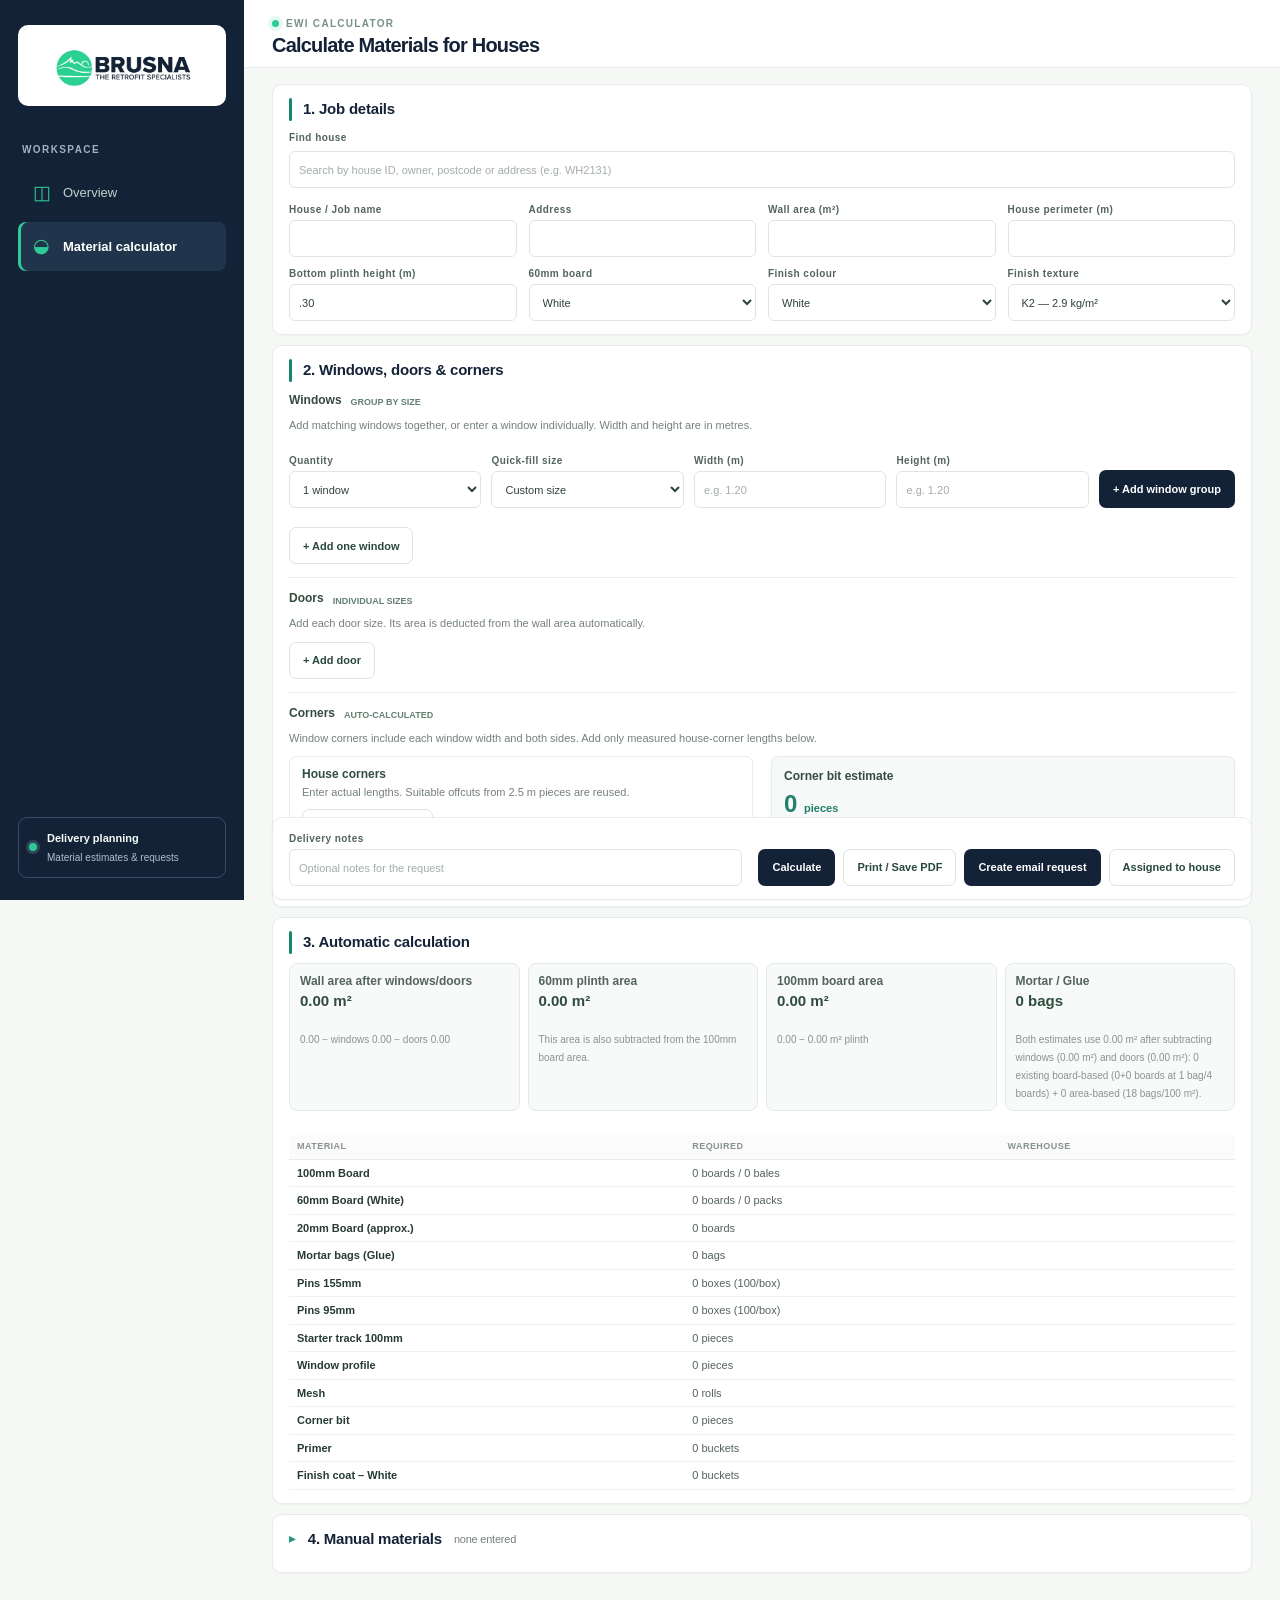
==== commit 36eb6fb2: "Improve house workflow and SEAI map Co-authored-by: Copilot <223556219+Copilot@users.noreply.github." ====
--- a/Auto_calc.html
+++ b/Auto_calc.html
@@ -1,1119 +1,1283 @@
-<!doctype html>
-<html><head><meta charset="utf-8"><meta name="viewport" content="width=device-width,initial-scale=1">
-<title>Calculate Materials for Houses</title>
-<style>
-body{font-family:Arial;margin:0;background:#f1f5f9;color:#17202a}header{background:#1f2937;color:#fff;padding:20px}main{max-width:1050px;margin:20px auto;padding:0 15px}.card{background:#fff;padding:20px;margin:15px 0;border-radius:10px;box-shadow:0 2px 8px #0001}h1,h2{margin-top:0}.grid{display:grid;grid-template-columns:repeat(3,1fr);gap:12px}label{font-size:13px;font-weight:bold;display:block;margin-bottom:4px}input,select{width:100%;padding:9px;border:1px solid #cbd5e1;border-radius:6px;box-sizing:border-box}.row{display:grid;grid-template-columns:1fr 1fr auto;gap:10px;padding:9px 0;border-bottom:1px solid #e5e7eb;align-items:end}button{padding:9px 13px;border:0;border-radius:6px;background:#2563eb;color:white;font-weight:bold;cursor:pointer}.secondary{background:#64748b}.danger{background:#dc2626}.two{display:grid;grid-template-columns:1fr 1fr;gap:20px}.muted{color:#64748b;font-size:13px}.result{background:#f8fafc;border:1px solid #e2e8f0;padding:12px;margin:10px 0;border-radius:7px}.result strong{float:right}table{width:100%;border-collapse:collapse}th,td{text-align:left;padding:8px;border-bottom:1px solid #e5e7eb}.manual{display:grid;grid-template-columns:2fr 1fr 1fr;gap:8px;margin-bottom:7px}.actions{display:flex;gap:8px;flex-wrap:wrap}@media(max-width:750px){.grid,.two{grid-template-columns:1fr}.manual{grid-template-columns:1fr 1fr}.row{grid-template-columns:1fr 1fr}}@media print{header,.no-print{display:none!important}body{background:white}.card{box-shadow:none;border:1px solid #ddd}}
-
-.print-sheet{display:none}
-@media print{
-  @page{size:A4 portrait;margin:8mm}
-  body{background:#fff!important;font-family:Arial,sans-serif;font-size:9px!important}
-  body>header,body>main{display:none!important}
-  .print-sheet{display:block!important}
-  .print-sheet h1{font-size:16px;margin:0 0 5px;border-bottom:2px solid #111;padding-bottom:4px}
-  .meta{display:grid;grid-template-columns:1fr 1fr 1fr 1fr;gap:3px 8px;border-bottom:1px solid #777;padding-bottom:5px;margin-bottom:5px}
-  .meta div{white-space:nowrap;overflow:hidden}
-  .twoTables{display:grid;grid-template-columns:1fr 1fr;gap:8px}
-  .print-sheet h2{font-size:10px;margin:3px 0}
-  .print-sheet table{width:100%;border-collapse:collapse}
-  .print-sheet th,.print-sheet td{border:1px solid #999;padding:2px 3px;text-align:left}
-  .print-sheet th{font-weight:bold}
-  .footer{margin-top:5px;border-top:1px solid #777;padding-top:4px}
-}
-/* PDF preparation animation */
-#pdfLoading{display:none;position:fixed;inset:0;background:rgba(15,23,42,.72);z-index:9999;align-items:center;justify-content:center}
-#pdfLoading.show{display:flex}
-.pdf-loader{width:min(460px,90vw);background:#fff;border-radius:16px;padding:22px 24px 20px;box-shadow:0 20px 60px #0006;text-align:center}
-.house-animation{position:relative;width:300px;height:190px;margin:0 auto 10px}
-.house{position:absolute;left:35px;bottom:18px;width:230px;height:125px}
-.house-roof{position:absolute;left:4px;top:-9px;width:222px;height:72px;background:#475569;clip-path:polygon(50% 0,100% 100%,0 100%);z-index:1}
-.house-wall{position:absolute;left:25px;top:52px;width:180px;height:120px;border:4px solid #334155;background:#f8fafc;box-sizing:border-box;z-index:2;overflow:hidden}
-.boarding{position:absolute;inset:3px;display:grid;grid-template-columns:repeat(5,1fr);grid-template-rows:repeat(3,1fr);gap:2px;z-index:3}
-.board{
-  background-color:#d9dee5;
-  background-image:
-    radial-gradient(circle at 22% 50%,#dc2626 0 2.2px,#991b1b 2.5px,#0000 3px),
-    radial-gradient(circle at 50% 50%,#dc2626 0 2.2px,#991b1b 2.5px,#0000 3px),
-    radial-gradient(circle at 78% 50%,#dc2626 0 2.2px,#991b1b 2.5px,#0000 3px);
-  background-repeat:no-repeat;
-  border:1px solid #aab4c0;
-  box-sizing:border-box;
-  opacity:0;
-  transform:translateY(7px);
-  animation:boardIn .2s ease-out forwards
-}
-.board:nth-child(1){animation-delay:.12s}.board:nth-child(2){animation-delay:.24s}.board:nth-child(3){animation-delay:.36s}.board:nth-child(4){animation-delay:.48s}.board:nth-child(5){animation-delay:.60s}
-.board:nth-child(6){animation-delay:.72s}.board:nth-child(7){animation-delay:.84s}.board:nth-child(8){animation-delay:.96s}.board:nth-child(9){animation-delay:1.08s}.board:nth-child(10){animation-delay:1.20s}
-.board:nth-child(11){animation-delay:1.32s}.board:nth-child(12){animation-delay:1.44s}.board:nth-child(13){animation-delay:1.56s}.board:nth-child(14){animation-delay:1.68s}.board:nth-child(15){animation-delay:1.80s}
-.window-hole{position:absolute;left:64px;top:36px;width:48px;height:48px;background:#8ed8f7;border:3px solid #334155;box-sizing:border-box;z-index:5}
-.window-cross:before,.window-cross:after{content:"";position:absolute;background:#334155;z-index:6}
-.window-cross:before{width:2px;height:100%;left:50%;top:0}
-.window-cross:after{height:2px;width:100%;left:0;top:50%}
-.door-hole{position:absolute;right:18px;bottom:0;width:35px;height:66px;background:#64748b;border:3px solid #334155;box-sizing:border-box;z-index:5}
-.pdf-loader h3{margin:4px 0 4px;font-size:18px}.pdf-loader p{margin:0;color:#64748b;font-size:13px}
-@keyframes boardIn{to{opacity:1;transform:translateY(0)}}
-
-.brand-header{
-  position:relative;
-  background:linear-gradient(135deg,#ffffff 0%,#f7fbfa 58%,#eefaf6 100%);
-  color:#122033;
-  min-height:104px;
-  padding:18px 340px;
-  border-bottom:1px solid #dbe5e1;
-  display:grid;
-  grid-template-columns:260px 1fr 190px;
-  align-items:center;
-  gap:28px;
-  box-shadow:0 3px 14px rgba(15,23,42,.08);
-  z-index:10;
-  overflow:hidden;
-}
-.brand-header:before{
-  content:"";
-  position:absolute;
-  inset:-90px -40px -120px 25%;
-  background-image:url("[data-uri]");
-  background-repeat:no-repeat;
-  background-position:center;
-  background-size:620px auto;
-  opacity:.035;
-  pointer-events:none;
-  filter:saturate(.7);
-}
-.brand-header:after{
-  content:"";
-  position:absolute;
-  left:34px;right:34px;bottom:0;height:3px;
-  background:linear-gradient(90deg,#20c997,#17b890,#0ea77e);
-  border-radius:3px 3px 0 0;
-}
-.header-logo{
-  position:relative;
-  z-index:1;
-  padding-left:10px;
-  padding-right:10px;
-}
-.brand-header img{
-  width:230px;
-  max-width:100%;
-  height:auto;
-  display:block;
-}
-.header-center{
-  text-align:center;
-  min-width:0;
-}
-.header-center .eyebrow{
-  display:inline-flex;
-  align-items:center;
-  gap:7px;
-  font-size:11px;
-  font-weight:800;
-  letter-spacing:.14em;
-  text-transform:uppercase;
-  color:#149b79;
-  margin-bottom:3px;
-}
-.header-center .eyebrow:before{
-  content:"";
-  width:7px;height:7px;border-radius:50%;
-  background:#20c997;
-  box-shadow:0 0 0 4px rgba(32,201,151,.13);
-}
-.app-title{
-  border:0;
-  padding:0;
-  margin:0;
-  font-size:24px;
-  line-height:1.15;
-  font-weight:800;
-  letter-spacing:-.02em;
-  color:#132238;
-}
-.header-subtitle{
-  margin:4px 0 0;
-  color:#64748b;
-  font-size:12px;
-}
-
-.header-status .dot{
-  width:8px;height:8px;border-radius:50%;
-  background:#20c997;
-  box-shadow:0 0 0 4px rgba(32,201,151,.12);
-}
-.print-logo{width:185px;height:auto;display:block;margin-bottom:5px}
-.window-group{display:grid;grid-template-columns:1fr 1.35fr 1fr 1fr auto;gap:10px;align-items:end;background:#f8fafc;border:1px solid #e2e8f0;border-radius:8px;padding:12px;margin:10px 0 14px}
-.window-group button{height:38px;white-space:nowrap}
-@media(max-width:850px){.window-group{grid-template-columns:1fr 1fr}.window-group button{width:100%}}
-@media(max-width:750px){.brand-header{justify-content:center;min-height:70px}.brand-header img{width:220px}.app-title{position:static;border-left:0;padding-left:0;font-size:15px;margin-top:6px}}
-@media print{.brand-header{display:none!important}}
-
-
-.header-features{
-  position:relative;
-  z-index:1;
-  display:flex;
-  align-items:center;
-  justify-content:flex-end;
-  gap:24px;
-}
-.feature{
-  display:flex;
-  flex-direction:column;
-  align-items:center;
-  justify-content:center;
-  text-align:center;
-  min-width:68px;
-  color:#29435b;
-  font-size:11px;
-  line-height:1.15;
-}
-.feature strong{
-  font-size:11px;
-  color:#17334f;
-}
-.feature-icon{
-  width:44px;
-  height:44px;
-  margin-bottom:6px;
-  border-radius:50%;
-  display:flex;
-  align-items:center;
-  justify-content:center;
-  background:#e8f8f2;
-  color:#16ad80;
-  border:1px solid #ccefe2;
-  font-size:23px;
-  font-weight:700;
-}
-@media(max-width:850px){
-  .header-features{gap:8px}
-  .feature{min-width:54px;font-size:9px}
-  .feature strong{font-size:9px}
-  .feature-icon{width:34px;height:34px;font-size:18px;margin-bottom:3px}
-}
-
-</style><style>
-@media(max-width:850px){
-  .brand-header{
-    grid-template-columns:1fr;
-    justify-items:center;
-    text-align:center;
-    gap:7px;
-    padding:14px 16px 16px;
-  }
-  .brand-header img{width:205px;justify-self:center}
-  .header-center{order:2}
-
-  .app-title{font-size:20px}
-  .header-subtitle{font-size:11px}
-}
-</style>
-<style>
-@media(max-width:850px){
-  .brand-header{
-    grid-template-columns:1fr;
-    justify-items:center;
-    text-align:center;
-    gap:8px;
-    padding:18px 24px 20px;
-    min-height:130px;
-  }
-  .brand-header:before{
-    inset:-30px -20px;
-    background-size:420px auto;
-    background-position:center;
-  }
-  .brand-header img{width:205px}
-  .header-logo{padding:0}
-  .header-center{order:2}
-
-  .app-title{font-size:20px}
-  .header-subtitle{font-size:11px}
-}
-</style>
-<style>
-:root{
-  color-scheme:light;
-  --ink:#18332f;
-  --ink-soft:#48615c;
-  --muted:#73827e;
-  --line:#dce6e1;
-  --paper:#f4f7f4;
-  --surface:#ffffff;
-  --accent:#14866d;
-  --accent-dark:#0d6855;
-  --accent-pale:#e7f4ef;
-  --shadow:0 12px 32px rgba(29,57,48,.06),0 1px 2px rgba(29,57,48,.04);
-}
-html{scroll-behavior:smooth}
-body{
-  font-family:"Aptos","Segoe UI",sans-serif;
-  color:var(--ink);
-  background:linear-gradient(180deg,#edf4f0 0,#f6f8f5 360px,#f6f8f5 100%);
-  line-height:1.5;
-}
-.brand-header{
-  min-height:132px;
-  padding:20px clamp(24px,6vw,92px);
-  grid-template-columns:minmax(160px,240px) minmax(0,1fr) auto;
-  gap:clamp(18px,3vw,44px);
-  background:linear-gradient(112deg,#fff 0%,#f8fbf8 55%,#edf7f2 100%);
-  border-bottom:1px solid #d5e3dc;
-  box-shadow:0 8px 24px rgba(25,58,47,.055);
-}
-.brand-header:before{opacity:.022;background-size:540px auto}
-.brand-header:after{left:clamp(24px,6vw,92px);right:clamp(24px,6vw,92px);height:2px}
-.header-logo{padding:0}
-.brand-header img{width:205px}
-.header-center{text-align:left}
-.header-center .eyebrow{color:var(--accent-dark);letter-spacing:.12em}
-.app-title{
-  font-family:Georgia,"Times New Roman",serif;
-  font-size:clamp(25px,2.5vw,34px);
-  font-weight:500;
-  letter-spacing:0;
-  line-height:1.12;
-  color:#17352f;
-}
-.header-subtitle{margin-top:8px;font-size:13px;color:var(--muted)}
-.header-features{gap:18px}
-.feature{color:var(--ink-soft);font-size:10px}
-.feature strong{color:var(--ink);font-size:11px}
-.feature-icon{background:var(--accent-pale);color:var(--accent-dark);border-color:#cde6da}
-main{max-width:1120px;margin:30px auto 64px;padding:0 24px}
-.card{
-  margin:16px 0;
-  padding:25px 28px;
-  border:1px solid rgba(214,226,219,.9);
-  border-radius:8px;
-  background:var(--surface);
-  box-shadow:var(--shadow);
-  animation:riseIn .42s ease both;
-}
-.card:nth-child(2){animation-delay:.035s}
-.card:nth-child(3){animation-delay:.07s}
-.card:nth-child(4){animation-delay:.105s}
-.card:nth-child(5){animation-delay:.14s}
-.card:nth-child(6){animation-delay:.175s}
-.card:nth-child(7){animation-delay:.21s}
-.card h2{
-  display:flex;
-  align-items:center;
-  gap:11px;
-  margin:0 0 21px;
-  font-family:Georgia,"Times New Roman",serif;
-  font-size:22px;
-  font-weight:500;
-  color:#1b3933;
-}
-.card h2:before{
-  content:"";
-  width:3px;
-  height:23px;
-  border-radius:2px;
-  background:var(--accent);
-}
-.card h3{font-family:Georgia,"Times New Roman",serif;font-size:17px;font-weight:500;color:#29453e}
-.grid{grid-template-columns:repeat(3,minmax(0,1fr));gap:19px 18px}
-label{margin-bottom:6px;color:#536760;font-size:11px;font-weight:700;letter-spacing:.045em}
-input,select{
-  min-height:43px;
-  padding:10px 12px;
-  border:1px solid #d3dfd9;
-  border-radius:5px;
-  background:#fff;
-  color:var(--ink);
-  font:inherit;
-  font-size:14px;
-  transition:border-color .16s ease,box-shadow .16s ease,background .16s ease;
-}
-input::placeholder{color:#a0ada7}
-input:focus,select:focus{outline:none;border-color:#29977d;box-shadow:0 0 0 3px rgba(20,134,109,.13)}
-input:disabled{background:#f4f7f5;color:#687b74}
-.muted{color:var(--muted);font-size:13px;line-height:1.65}
-.window-group{background:#f7faf8;border-color:var(--line);border-radius:6px;padding:16px;gap:12px}
-.row{gap:12px;padding:12px 0;border-color:#e8eeeb}
-button{
-  min-height:42px;
-  padding:10px 16px;
-  border:1px solid var(--accent-dark);
-  border-radius:5px;
-  background:var(--accent-dark);
-  color:#fff;
-  font:inherit;
-  font-size:13px;
-  font-weight:700;
-  transition:transform .16s ease,background .16s ease,box-shadow .16s ease;
-}
-button:hover{background:#095744;box-shadow:0 5px 12px rgba(13,104,85,.18);transform:translateY(-1px)}
-button:focus-visible{outline:3px solid rgba(20,134,109,.3);outline-offset:2px}
-button.secondary{background:#fff;color:#34574e;border-color:#c8d8d0}
-button.secondary:hover{background:#f0f7f3;box-shadow:0 4px 10px rgba(29,57,48,.08)}
-button.danger{background:#fff;color:#a4423a;border-color:#e6c9c5}
-button.danger:hover{background:#fff4f2;box-shadow:none}
-.two{gap:28px}
-.result{padding:15px 17px;margin:10px 0;border:1px solid #dce9e2;border-left:3px solid var(--accent);border-radius:5px;background:#f6faf7;color:#34534a}
-.result strong{color:#173d33;font-variant-numeric:tabular-nums}
-table{margin-top:16px;font-size:13px}
-th,td{padding:11px 12px;border-bottom:1px solid #e6ede9}
-th{background:#f2f7f4;color:#496158;font-size:11px;font-weight:700;letter-spacing:.06em;text-transform:uppercase}
-td:last-child{font-variant-numeric:tabular-nums}
-.manual{grid-template-columns:minmax(0,1.6fr) minmax(80px,.6fr) minmax(90px,.6fr) minmax(0,1fr);gap:13px;margin:0;padding:12px 0;border-bottom:1px solid #e8eeeb}
-.manual:last-child{border-bottom:0}
-.mstock{display:block;margin-top:2px;font-weight:600}.stk{font-size:10px;font-weight:700;border-radius:5px;padding:2px 6px;display:inline-block}.stk.ok{background:#e0f5ec;color:#1f8a63}.stk.low{background:#f8e9e6;color:#b3503f}.stk.none{background:#eef1ef;color:#8a948f;font-weight:500}
-.manual input,.manual select{min-height:39px}
-.actions{gap:10px}
-#notes{max-width:100%}
-main>section:last-child{background:linear-gradient(115deg,#f3f9f5,#fff);border-color:#cfe2d8}
-@keyframes riseIn{from{opacity:0;transform:translateY(7px)}to{opacity:1;transform:translateY(0)}}
-@media(max-width:850px){
-  .brand-header{grid-template-columns:1fr;justify-items:center;text-align:center;gap:10px;padding:18px 24px 21px}
-  .header-center{text-align:center;order:2}
-  .brand-header img{width:190px}
-  .header-features{justify-content:center;gap:22px}
-  .feature{min-width:60px;font-size:10px}
-  .feature strong{font-size:11px}
-  .feature-icon{width:38px;height:38px;font-size:20px}
-  .brand-header:after{left:24px;right:24px}
-}
-@media(max-width:650px){
-  main{margin:18px auto 42px;padding:0 14px}
-  .card{padding:20px 17px;margin:12px 0}
-  .card h2{font-size:20px;margin-bottom:17px}
-  .grid,.two{grid-template-columns:1fr;gap:15px}
-  .window-group{grid-template-columns:1fr 1fr;padding:12px}
-  .window-group button{grid-column:1/-1}
-  .row{grid-template-columns:minmax(0,1fr) minmax(0,1fr) auto;gap:8px}
-  .row button{grid-column:1/-1;width:100%}
-  .manual{grid-template-columns:minmax(0,1fr) minmax(90px,.65fr);gap:9px}
-  .manual>div:last-child{grid-column:1/-1}
-  .actions button{flex:1 1 100%}
-  table{font-size:12px}
-  th,td{padding:9px 8px}
-}
-@media(prefers-reduced-motion:reduce){
-  *,*::before,*::after{scroll-behavior:auto!important;animation-duration:.01ms!important;animation-iteration-count:1!important;transition-duration:.01ms!important}
-}
-</style>
-<style>
-:root{
-  color-scheme:light;
-  --tracker-ink:#142237;
-  --tracker-muted:#75817b;
-  --tracker-line:#e8ece9;
-  --tracker-paper:#fff;
-  --tracker-canvas:#f6f8f6;
-  --tracker-mint:#2dcc96;
-  --tracker-green:#315a45;
-  font-family:"DM Sans",-apple-system,BlinkMacSystemFont,"Segoe UI",sans-serif;
-  font-synthesis:none;
-  text-rendering:optimizeLegibility;
-}
-*{box-sizing:border-box}
-body{
-  min-width:320px;
-  color:var(--tracker-ink);
-  background:var(--tracker-canvas);
-  line-height:1.5;
-}
-.calculator-sidebar{
-  position:fixed;
-  z-index:20;
-  inset:0 auto 0 0;
-  display:flex;
-  width:244px;
-  flex-direction:column;
-  overflow:hidden;
-  padding:25px 18px 22px;
-  background:var(--tracker-ink);
-  color:#f5fbf7;
-}
-.calculator-brand{
-  display:flex;
-  justify-content:center;
-  margin:0 0 28px;
-  border-radius:10px;
-  padding:8px 10px;
-  background:#fff;
-}
-.calculator-brand img{display:block;width:100%;max-width:170px;height:auto}
-.calculator-workspace-label{
-  margin:0 0 12px 4px;
-  padding-top:8px;
-  color:#a2b0c2;
-  font-size:10px;
-  font-weight:700;
-  letter-spacing:.14em;
-}
-.calculator-nav{display:grid;gap:5px}
-.calculator-nav-item{
-  display:flex;
-  min-height:43px;
-  align-items:center;
-  gap:13px;
-  border-radius:8px;
-  padding:10px 15px;
-  color:#c0d2c9;
-  font-size:13px;
-  text-decoration:none;
-  transition:background .15s ease,color .15s ease;
-}
-.calculator-nav-item:hover{background:#22354d;color:#fff}
-.calculator-nav-item.active{
-  background:#20354c;
-  color:#fff;
-  font-weight:600;
-  box-shadow:inset 3px 0 var(--tracker-mint);
-}
-.calculator-nav-icon{width:17px;color:var(--tracker-mint);font-size:19px;text-align:center}
-.calculator-sidebar-bottom{margin-top:auto}
-.calculator-sidebar-note{
-  display:flex;
-  align-items:center;
-  gap:10px;
-  border:1px solid #3a4b62;
-  border-radius:9px;
-  padding:12px 10px;
-}
-.calculator-sidebar-note strong,.calculator-sidebar-note small{display:block}
-.calculator-sidebar-note strong{font-size:11px}
-.calculator-sidebar-note small{margin-top:4px;color:#b2bfce;font-size:10px}
-.calculator-sidebar-dot{
-  width:8px;
-  height:8px;
-  flex:0 0 auto;
-  border-radius:50%;
-  background:var(--tracker-mint);
-  box-shadow:0 0 0 3px #30445a;
-}
-body>header.brand-header{
-  min-height:96px;
-  grid-template-columns:minmax(0,1fr);
-  gap:24px;
-  margin-left:244px;
-  border-bottom:1px solid var(--tracker-line);
-  padding:14px 38px;
-  background:#fff;
-  box-shadow:none;
-}
-.brand-header:before,.brand-header:after,.header-features{display:none}
-.brand-header .header-logo{padding:0}
-.brand-header img{width:165px}
-.brand-header .header-center{text-align:left}
-.brand-header .header-center .eyebrow{color:#769187;font-size:10px;letter-spacing:.13em}
-.brand-header .header-center .eyebrow:before{width:7px;height:7px;background:var(--tracker-mint);box-shadow:0 0 0 4px #2dcc9621}
-.brand-header .app-title{color:var(--tracker-ink);font:700 25px Manrope,sans-serif;letter-spacing:-.04em}
-.brand-header .header-subtitle{margin-top:4px;color:var(--tracker-muted);font-size:12px}
-body>main.calculator-main{
-  width:auto;
-  max-width:none;
-  min-height:calc(100vh - 96px);
-  margin:0 0 0 244px;
-  padding:28px 38px 48px;
-}
-.calculator-main .card{
-  margin:0 0 14px;
-  border:1px solid var(--tracker-line);
-  border-radius:10px;
-  padding:19px;
-  background:var(--tracker-paper);
-  box-shadow:0 1px 2px #1a31240a;
-}
-.calculator-main .card h2{
-  margin:0 0 14px;
-  color:var(--tracker-ink);
-  font-family:Manrope,sans-serif;
-  font-size:15px;
-  font-weight:700;
-  letter-spacing:-.015em;
-}
-.calculator-main .card h3{color:#344b3e;font-size:12px}
-.calculator-main .muted{color:var(--tracker-muted);font-size:12px;line-height:1.55}
-.calculator-main label{
-  margin-bottom:6px;
-  color:#52645b;
-  font-size:10px;
-  font-weight:600;
-}
-.calculator-main input,.calculator-main select{
-  min-height:37px;
-  border:1px solid #dfe6e1;
-  border-radius:6px;
-  padding:8px 9px;
-  background:#fff;
-  color:#304239;
-  font:400 11px "DM Sans",-apple-system,BlinkMacSystemFont,"Segoe UI",sans-serif;
-  outline:0;
-  transition:border-color .15s ease,box-shadow .15s ease;
-}
-.calculator-main input:focus,.calculator-main select:focus{
-  border-color:#81ae94;
-  box-shadow:0 0 0 3px #e8f2ec;
-}
-.calculator-main input::placeholder{color:#a4ada8}
-.calculator-main button{
-  min-height:37px;
-  border:1px solid transparent;
-  border-radius:7px;
-  padding:0 13px;
-  background:var(--tracker-ink);
-  color:#fff;
-  font-size:11px;
-  font-weight:600;
-  transition:background .15s ease,border-color .15s ease,transform .15s ease;
-}
-.calculator-main button:hover{background:#263a53}
-.calculator-main button:active{transform:translateY(1px)}
-.calculator-main button.secondary{
-  border-color:#dbe4de;
-  background:#fff;
-  color:#29483c;
-}
-.calculator-main button.secondary:hover{border-color:#b9ccc0;background:#f7faf8}
-.calculator-main button.danger{border-color:#f2d5d2;background:#fff;color:#a9463d}
-.calculator-main button.danger:hover{border-color:#e6b8b3;background:#fff5f4}
-.calculator-main .window-group{
-  grid-template-columns:repeat(4,minmax(0,1fr)) auto;
-  gap:10px;
-  border:1px solid var(--tracker-line);
-  border-radius:8px;
-  padding:13px;
-  background:#fafbfa;
-}
-.calculator-main .window-group button{white-space:normal}
-.calculator-main .row{border-color:#edf0ed}
-.calculator-main .two{gap:18px}
-.calculator-main .result{
-  margin:9px 0;
-  border:1px solid #e3ebe5;
-  border-radius:8px;
-  padding:12px 13px;
-  background:#f7faf8;
-  color:#52645b;
-  font-size:12px;
-}
-.calculator-main .result strong{color:#304d3f}
-.calculator-main .result small{color:#89958e;font-size:10px}
-.calculator-main table{font-size:11px}
-.calculator-main th{
-  background:#fafbfa;
-  color:#87928c;
-  font-size:9px;
-  letter-spacing:.05em;
-}
-.calculator-main td{border-color:#f0f2f0;color:#55635d}
-.calculator-main td:first-child{color:#263b32;font-weight:600}
-.calculator-main .manual{
-  grid-template-columns:minmax(0,1.3fr) minmax(0,1fr) 78px 84px minmax(0,1fr) 34px;
-  align-items:center;
-  gap:8px;
-  padding:6px 0;
-  border-color:#edf0ed;
-}
-.calculator-main .manual label{margin:0;font-size:11px;color:#263b32}
-.calculator-main .manual .row-add,.calculator-main .manual .row-remove{min-height:34px;width:34px;padding:0;font-size:16px;line-height:1}
-.calculator-main .manual .row-add{color:#29977d}
-.calculator-main .manual.extra{padding-top:0;border-top:0;background:#f7faf8;border-radius:6px}
-.calculator-main .manual.extra>label{color:#9aa6a0;font-weight:400}
-.calculator-main .manual input,.calculator-main .manual select{min-height:34px}
-.calculator-main>section:last-child{
-  border-color:var(--tracker-line);
-  background:var(--tracker-paper);
-}
-.calculator-main .actions{gap:8px}
-/* Compact layout */
-body>header.brand-header{min-height:0;padding:10px 28px}
-.brand-header .app-title{font-size:20px}
-.brand-header .header-subtitle{display:none}
-body>main.calculator-main{min-height:0;padding:16px 28px 28px}
-.calculator-main .card{margin-bottom:10px;padding:13px 16px}
-.calculator-main .card h2{margin-bottom:9px}
-.calculator-main .muted{margin:0 0 8px;font-size:11px;line-height:1.4}
-.calculator-main .grid{grid-template-columns:repeat(4,minmax(0,1fr));gap:9px 12px}
-.calculator-main .grid label,.calculator-main .window-group label{margin-bottom:3px}
-.house-picker{margin-bottom:10px}
-.calculator-main .window-group{padding:9px 11px;margin-bottom:6px}
-.calculator-main .manual{padding:3px 0}
-.calculator-main .manual.extra{padding:3px 0}
-.calculator-main td,.calculator-main th{padding:5px 8px}
-.calculator-main #out{display:grid;grid-template-columns:repeat(4,minmax(0,1fr));gap:8px}
-.calculator-main #out .result{margin:0;padding:8px 10px}
-.calculator-main #out .result strong{float:none;display:block;font-size:15px}
-.calculator-main #out table{grid-column:1/-1}
-.manual-card summary{cursor:pointer;list-style:none}
-.calculator-main .card h3.sub-title{margin:14px 0 6px;padding-top:12px;border-top:1px solid #edf0ed;font:700 12px Manrope,sans-serif;color:#344b3e}
-.calculator-main .card h3.sub-title:first-of-type{margin-top:0;padding-top:0;border-top:0}
-.manual-card details>:not(summary){padding-left:18px}
-.manual-card summary::-webkit-details-marker{display:none}
-.manual-card summary h2{margin:0;display:flex;align-items:center;gap:12px}
-.manual-card summary h2:before{content:"▸";width:auto;height:auto;border-radius:0;background:none;color:#29977d;font-size:14px;transition:transform .15s}
-.manual-card details[open] summary h2:before{transform:rotate(90deg)}
-.manual-card details[open] summary{margin-bottom:9px}
-.manual-count{color:var(--tracker-muted);font:400 11px "DM Sans",sans-serif}
-.action-bar{display:flex;align-items:flex-end;flex-wrap:wrap;gap:10px 16px}
-.action-bar .notes-field{flex:1 1 260px}
-.action-bar .notes-field label{margin-bottom:3px}
-.action-bar #saveStatus{flex-basis:100%;margin:0}
-.action-bar #saveStatus:empty{display:none}
-@media(min-width:1001px){.action-bar{position:sticky;bottom:0;z-index:10;box-shadow:0 -4px 14px #1a31241a}}
-@media(max-width:1000px){.calculator-main .grid,.calculator-main #out{grid-template-columns:repeat(2,minmax(0,1fr))}}
-@media(max-width:700px){.calculator-main .grid{grid-template-columns:1fr}}
-.house-picker{margin-bottom:14px}
-.house-search-wrap{position:relative}
-.house-results{position:absolute;z-index:30;top:calc(100% + 4px);left:0;right:0;max-height:300px;overflow-y:auto;border:1px solid #dfe7e1;border-radius:8px;background:#fff;box-shadow:0 10px 24px #1a31241c}
-.calculator-main .house-results button{display:flex;width:100%;min-height:0;justify-content:space-between;align-items:center;gap:12px;border:0;border-bottom:1px solid #f0f2f0;border-radius:0;padding:9px 11px;background:#fff;color:#304239;text-align:left}
-.calculator-main .house-results button:last-child{border-bottom:0}
-.calculator-main .house-results button:hover,.calculator-main .house-results button:focus,.calculator-main .house-results button.active{outline:0;background:#f1f7f3}
-.house-results strong{font-size:11px}
-.house-results small{display:block;margin-top:2px;color:#85938a;font-size:10px}
-.house-results .meta-right{flex:0 0 auto;text-align:right;color:#52645b;font-size:10px}
-.house-results .empty{padding:12px;color:#85938a;font-size:11px}
-.house-chip{display:flex;flex-wrap:wrap;gap:6px;margin-top:9px}
-.house-chip[hidden],.house-results[hidden]{display:none}
-.house-chip span{border-radius:6px;padding:5px 8px;background:#e7f0e9;color:#536d5b;font-size:10px}
-.house-chip b{color:#2d5940}
-.house-chip button{min-height:0;padding:4px 9px;font-size:10px}
-@media(max-width:1000px){
-  body>header.brand-header{grid-template-columns:minmax(0,1fr);gap:18px;padding-right:24px;padding-left:24px}
-  .brand-header img{width:145px}
-  body>main.calculator-main{padding-right:24px;padding-left:24px}
-  .calculator-main .window-group{grid-template-columns:repeat(2,minmax(0,1fr))}
-  .calculator-main .window-group button{grid-column:1/-1}
-}
-@media(max-width:800px){
-  .calculator-sidebar{width:68px;align-items:center;padding:18px 8px}
-  .calculator-brand{width:52px;margin:0 0 24px;padding:4px;overflow:hidden}
-  .calculator-brand img{width:150px;max-width:none}
-  .calculator-brand small,.calculator-workspace-label,.calculator-nav-item>span:last-child,.calculator-sidebar-note>span:last-child{display:none}
-  .calculator-nav{width:100%}
-  .calculator-nav-item{width:47px;justify-content:center;padding:0}
-  .calculator-nav-item.active{box-shadow:inset 0 -3px var(--tracker-mint)}
-  .calculator-nav-icon{font-size:19px}
-  .calculator-sidebar-note{justify-content:center;border:0;padding:8px 0}
-  body>header.brand-header{margin-left:68px}
-  body>main.calculator-main{margin-left:68px;padding-right:18px;padding-left:18px}
-}
-@media(max-width:650px){
-  .calculator-sidebar{inset:auto 0 0;width:100%;height:61px;flex-direction:row;justify-content:center;padding:6px 10px}
-  .calculator-brand,.calculator-sidebar-bottom,.calculator-workspace-label{display:none}
-  .calculator-nav{display:flex;width:min(400px,100%);justify-content:space-around;gap:0}
-  .calculator-nav-item{width:50%;height:48px;min-height:48px;flex-direction:column;gap:2px;border-radius:7px;padding:4px 1px;font-size:8px}
-  .calculator-nav-item>span:last-child{display:inline}
-  .calculator-nav-item.active{box-shadow:inset 0 -2px var(--tracker-mint)}
-  .calculator-nav-icon{font-size:17px;line-height:1}
-  body>header.brand-header{
-    min-height:0;
-    grid-template-columns:minmax(0,1fr);
-    gap:13px;
-    margin:0;
-    padding:15px 16px;
-    text-align:left;
-  }
-  .brand-header img{width:88px}
-  .brand-header .header-center{text-align:left}
-  .brand-header .header-center .eyebrow{font-size:8px}
-  .brand-header .app-title{font-size:17px}
-  .brand-header .header-subtitle{font-size:10px}
-  body>main.calculator-main{min-height:calc(100vh - 61px);margin:0;padding:18px 14px 82px}
-  .calculator-main .card{margin-bottom:12px;padding:16px 14px}
-  .calculator-main .card h2{font-size:14px}
-  .calculator-main .grid,.calculator-main .two{grid-template-columns:1fr;gap:13px}
-  .calculator-main .row{grid-template-columns:minmax(0,1fr) minmax(0,1fr) auto;gap:8px}
-  .calculator-main .row button{grid-column:1/-1;width:100%}
-  .calculator-main .manual{grid-template-columns:minmax(0,1fr) 84px;gap:6px;padding:9px 0}
-  .calculator-main .manual>label,.calculator-main .manual>.mv,.calculator-main .manual>.mn{grid-column:1/-1}
-  .calculator-main .manual>.mq{grid-column:1}
-  .calculator-main .actions button{flex:1 1 100%}
-}
-@media print{
-  .calculator-sidebar{display:none!important}
-  body>header.brand-header,body>main.calculator-main{display:none!important}
-}
-</style>
-</head><body>
-<aside class="calculator-sidebar">
-  <a class="calculator-brand" href="/" aria-label="BRUSNA Material Tracker home"><img src="[data-uri]" alt="Brusna – The Retrofit Specialists"></a>
-  <div class="calculator-workspace-label">WORKSPACE</div>
-  <nav class="calculator-nav" aria-label="Main navigation">
-    <a class="calculator-nav-item" href="/"><span class="calculator-nav-icon">◫</span><span>Overview</span></a>
-    <a class="calculator-nav-item active" href="#calculator" aria-current="page"><span class="calculator-nav-icon">◒</span><span>Material calculator</span></a>
-  </nav>
-  <div class="calculator-sidebar-bottom">
-    <div class="calculator-sidebar-note"><span class="calculator-sidebar-dot"></span><span><strong>Delivery planning</strong><small>Material estimates &amp; requests</small></span></div>
-  </div>
-</aside>
-<div id="printSheet" class="print-sheet">
-  <img class="print-logo" src="[data-uri]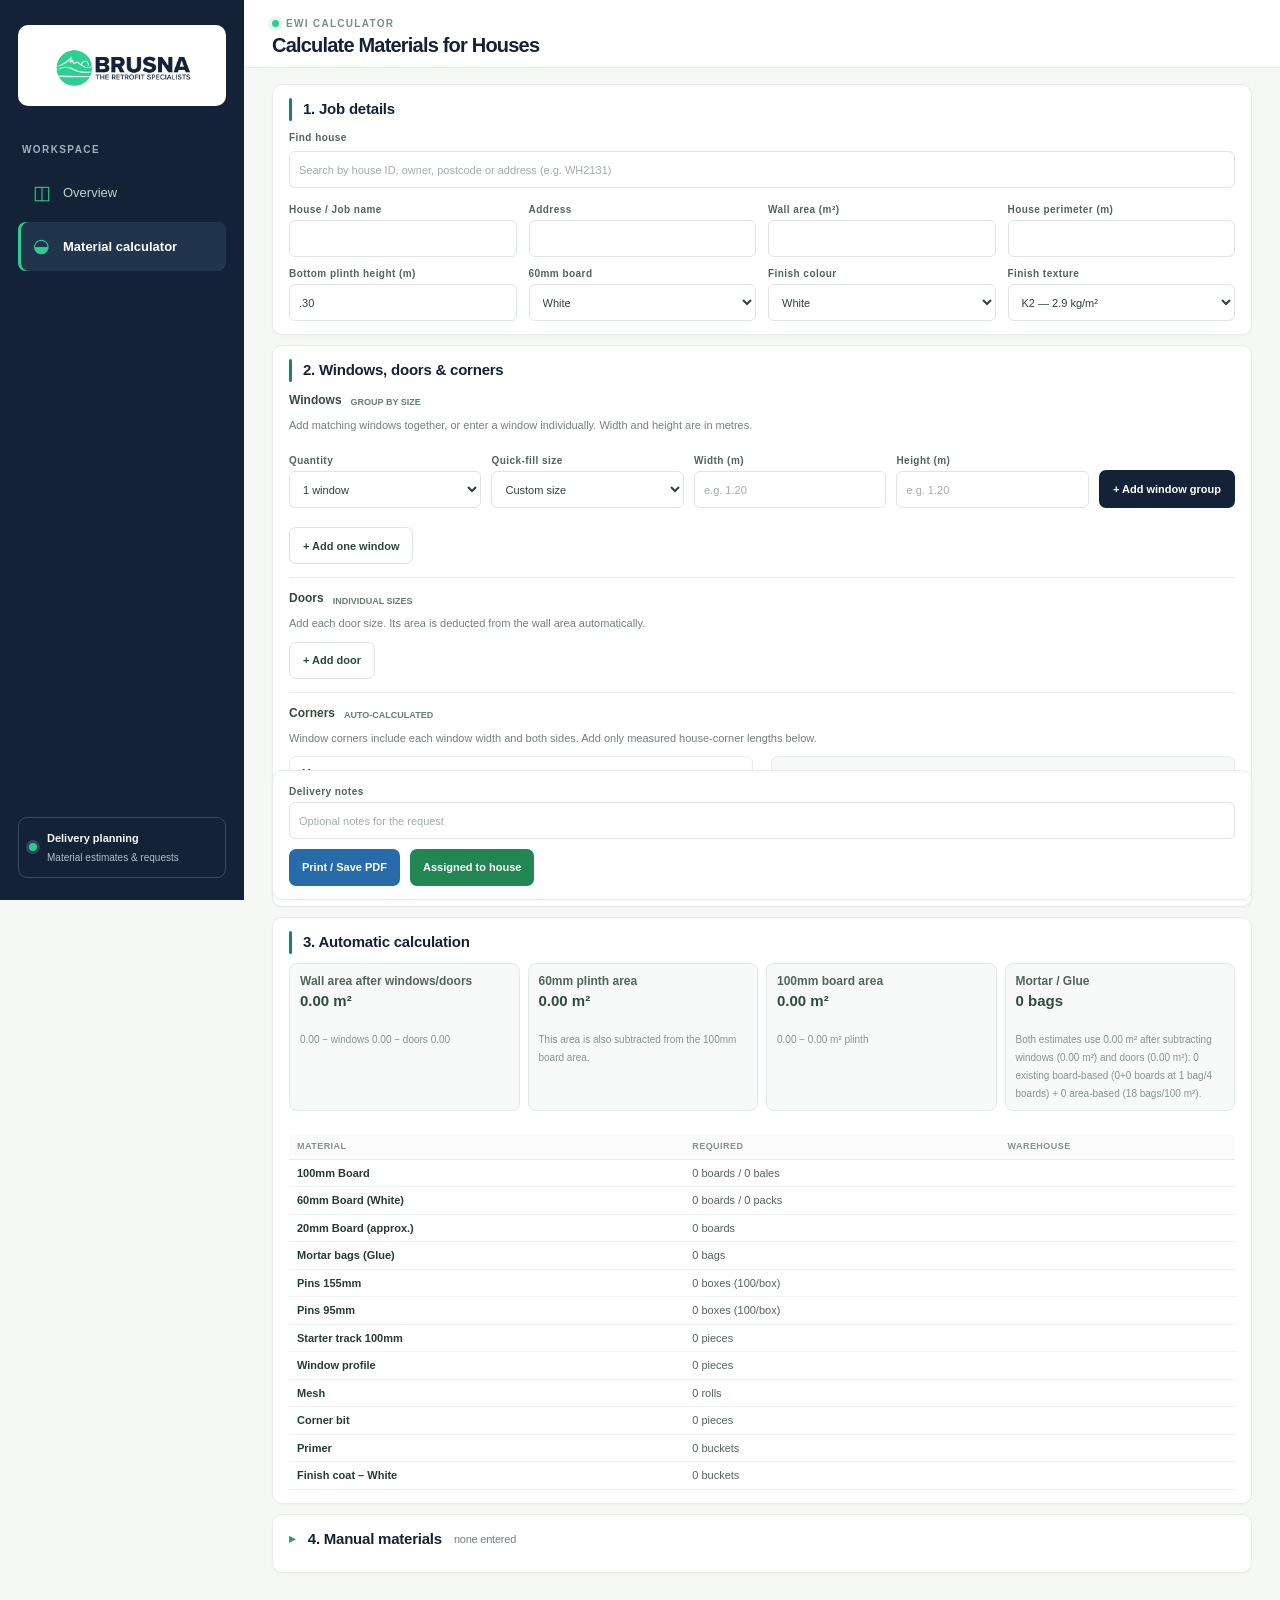
==== commit 22ae483e: "Improve house workflow and survey tracking Co-authored-by: Copilot <223556219+Copilot@users.noreply." ====
--- a/Auto_calc.html
+++ b/Auto_calc.html
@@ -789,6 +789,12 @@
   .calculator-sidebar{display:none!important}
   body>header.brand-header,body>main.calculator-main{display:none!important}
 }
+.calculator-main .action-bar .actions{display:flex;width:100%;flex:0 0 100%;justify-content:flex-start;align-items:center;align-self:flex-start;flex-direction:row;flex-wrap:wrap;gap:10px;margin:0}
+.calculator-main .action-bar .actions button{width:auto;flex:0 0 auto;border:0;color:#fff}
+.calculator-main .action-bar .actions button:first-child{background:#276ba9}
+.calculator-main .action-bar .actions button:first-child:hover{background:#1d588d}
+.calculator-main .action-bar #saveToHouse{background:#218653}
+.calculator-main .action-bar #saveToHouse:hover{background:#176b43}
 </style>
 </head><body>
 <aside class="calculator-sidebar">
@@ -934,7 +940,7 @@
 </div></section>
 <section class="card"><h2>3. Automatic calculation</h2><div id="out"></div></section>
 <section class="card manual-card"><details id="manualDetails"><summary><h2>4. Manual materials <span id="manualCount" class="manual-count">click to expand</span></h2></summary><p class="muted">All other STOCK materials are entered by hand. Use + to add another type of the same material with its own quantity.</p><div id="manual"></div></details></section>
-<section class="card action-bar"><div class="notes-field"><label for="notes">Delivery notes</label><input id="notes" placeholder="Optional notes for the request"></div><div class="actions no-print"><button onclick="calc()">Calculate</button><button class="secondary" onclick="printDelivery()">Print / Save PDF</button><button onclick="emailReq()">Create email request</button><button id="saveToHouse" class="secondary" onclick="saveToHouse()">Assigned to house</button></div><p id="saveStatus" class="muted no-print"></p></section>
+<section class="card action-bar"><div class="notes-field"><label for="notes">Delivery notes</label><input id="notes" placeholder="Optional notes for the request"></div><div class="actions no-print"><button class="secondary" onclick="printDelivery()">Print / Save PDF</button><button id="saveToHouse" class="secondary" onclick="saveToHouse()">Assigned to house</button></div><p id="saveStatus" class="muted no-print"></p></section>
 </main>
 <script>
 const C=["White","Black","Brown"];
@@ -1253,12 +1259,16 @@
   }catch(e){st.textContent=e.message}
   btn.disabled=false
 }
-function emailReq(){calc();location.href="mailto:?subject="+encodeURIComponent("Material Request - "+(job.value||"House"))+"&body="+encodeURIComponent("Job: "+job.value+"\nAddress: "+address.value+"\n\n"+out.innerText+"\n\nNotes: "+notes.value)}
 const full=["Rockwool","Spacers","Gun foam","Caping 100mm","Caping joiner","Corner","End cap","Silicone","Downpipe","45° connector","Downpipe bracket long","Downpipe bracket short","Downpipe shoe","Screw"];
 const units=["pcs","bags","packs","rolls","buckets","m"];
 manual.innerHTML=stock.map(([name,opts])=>`<div class="manual" data-fam="${name}"><label>${name}<small class="mstock"></small></label>${opts?`<select class="mv" aria-label="${name} type">${opts.map(o=>`<option value="${full.includes(name)?name+" "+o:o}">${o}</option>`).join("")}</select>`:"<span></span>"}<input class="mq" type="number" min="0" step="any" placeholder="Qty" aria-label="${name} quantity"><select class="mu" aria-label="${name} unit">${units.map(u=>`<option>${u}</option>`).join("")}</select><input class="mn" placeholder="Notes" aria-label="${name} notes">${opts?`<button type="button" class="secondary row-add" aria-label="Add another ${name} type" title="Add another type of ${name} with a different quantity">+</button>`:"<span></span>"}</div>`).join("");
 calc();
+["wall","per","plinth","b60","colour","texture","notes"].forEach(id=>{
+  const field=document.getElementById(id);
+  field.addEventListener(field.tagName==="SELECT"?"change":"input",calc);
+});
 manual.addEventListener("input",refreshManualStock);
+manual.addEventListener("input",calc);
 refreshManualStock();
 manual.addEventListener("click",e=>{
   const b=e.target.closest(".row-add,.row-remove");if(!b)return;
